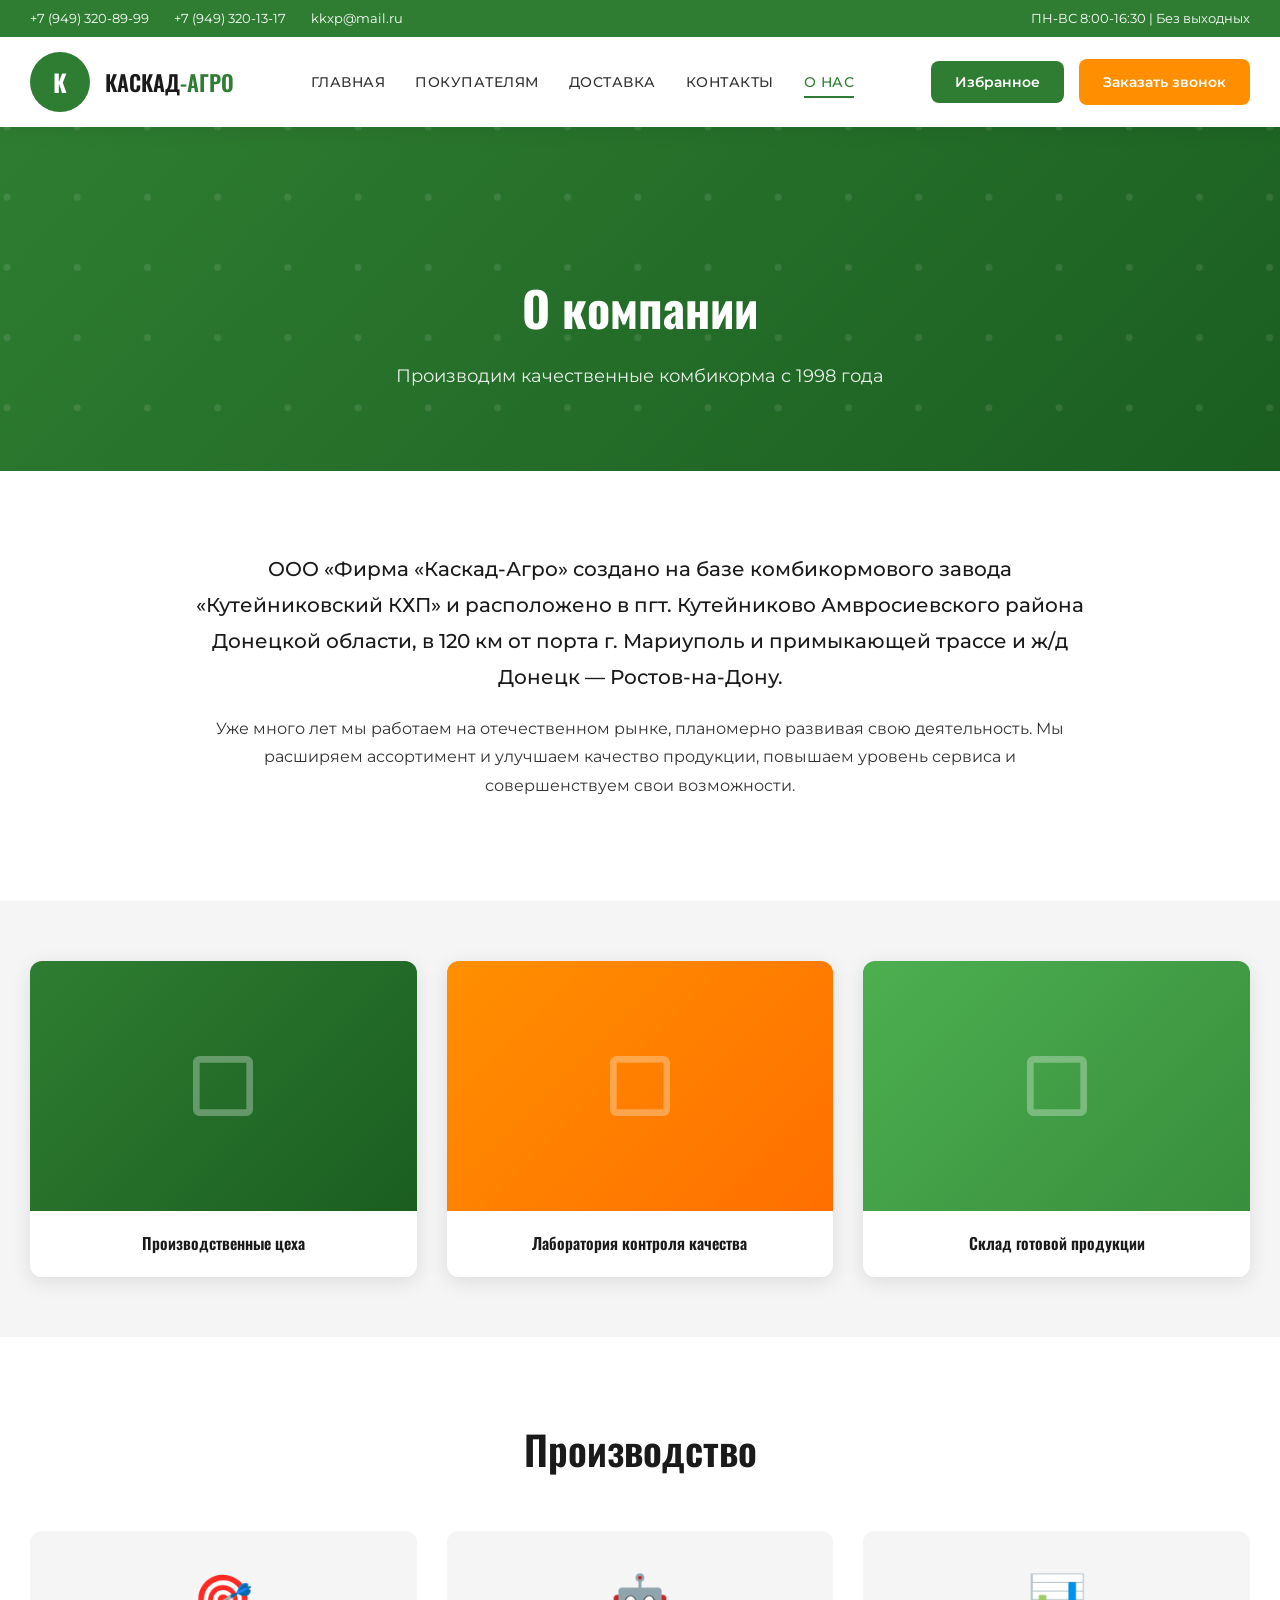
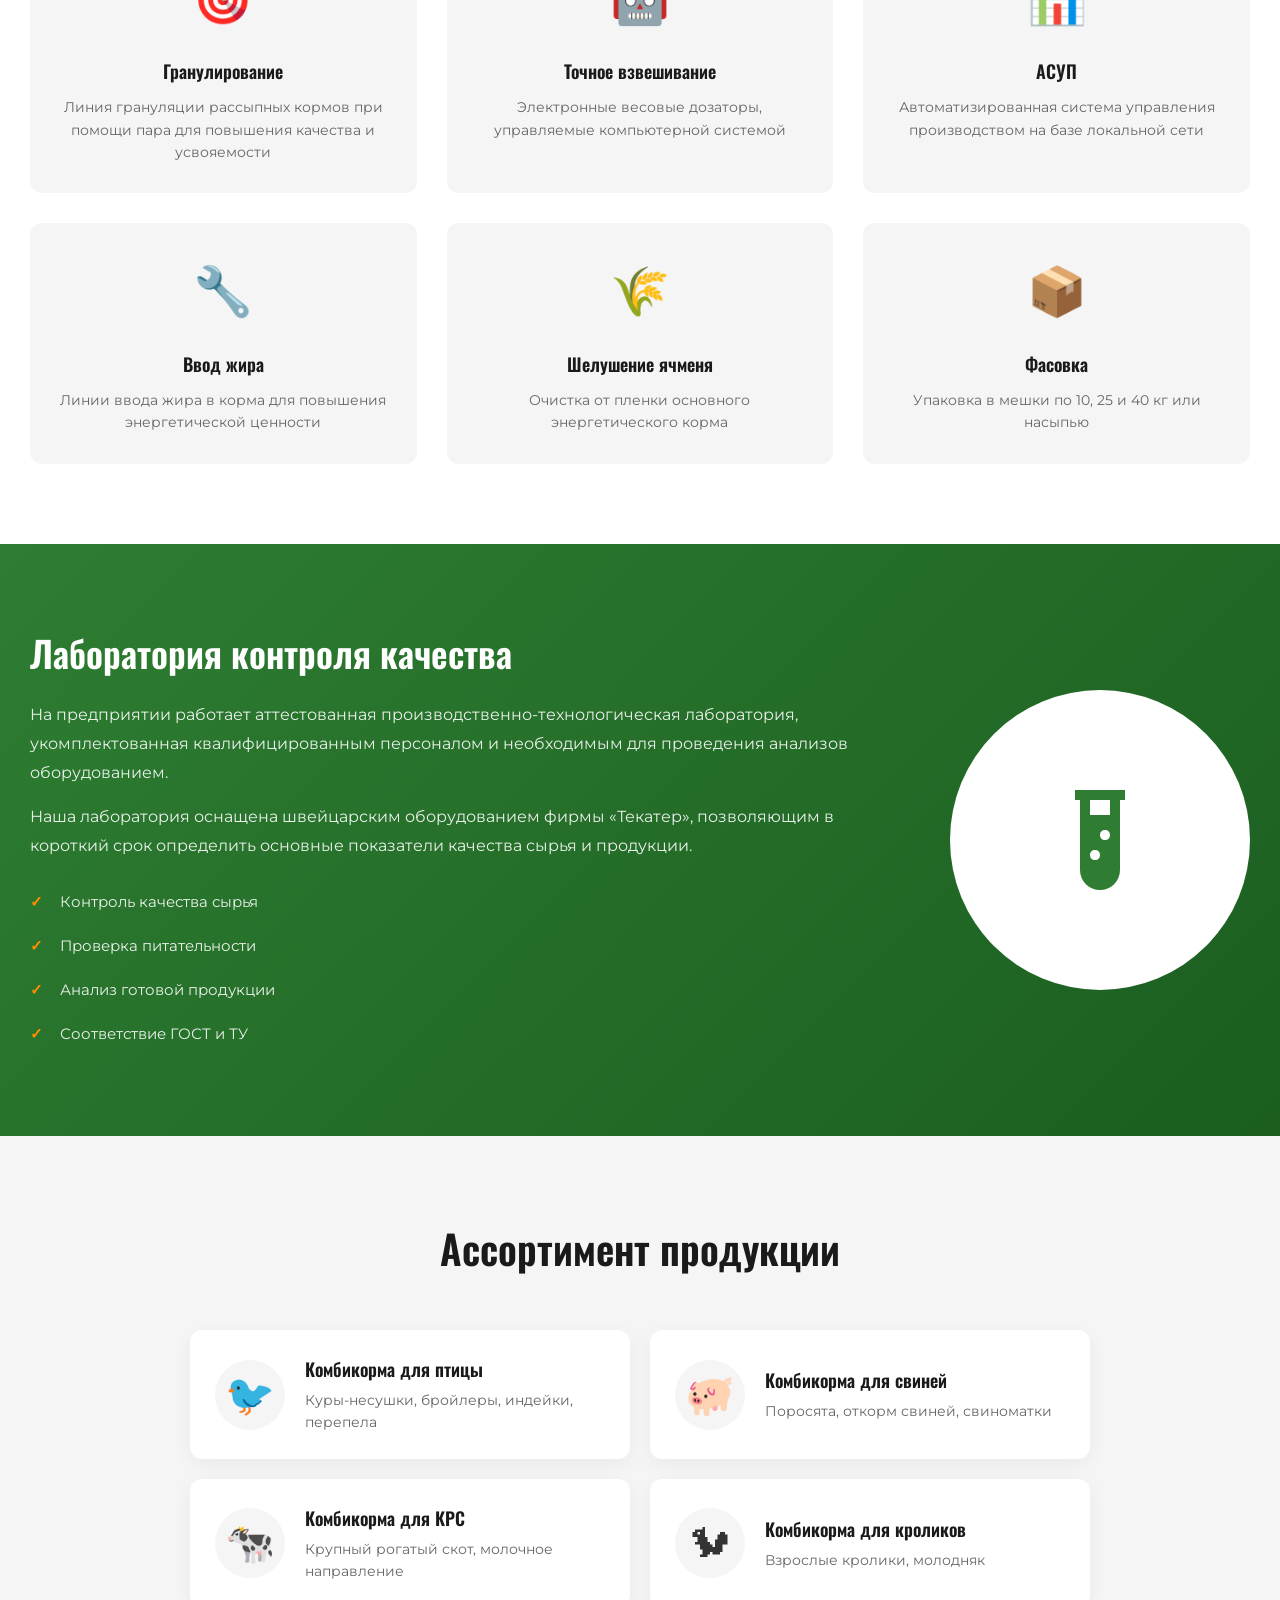
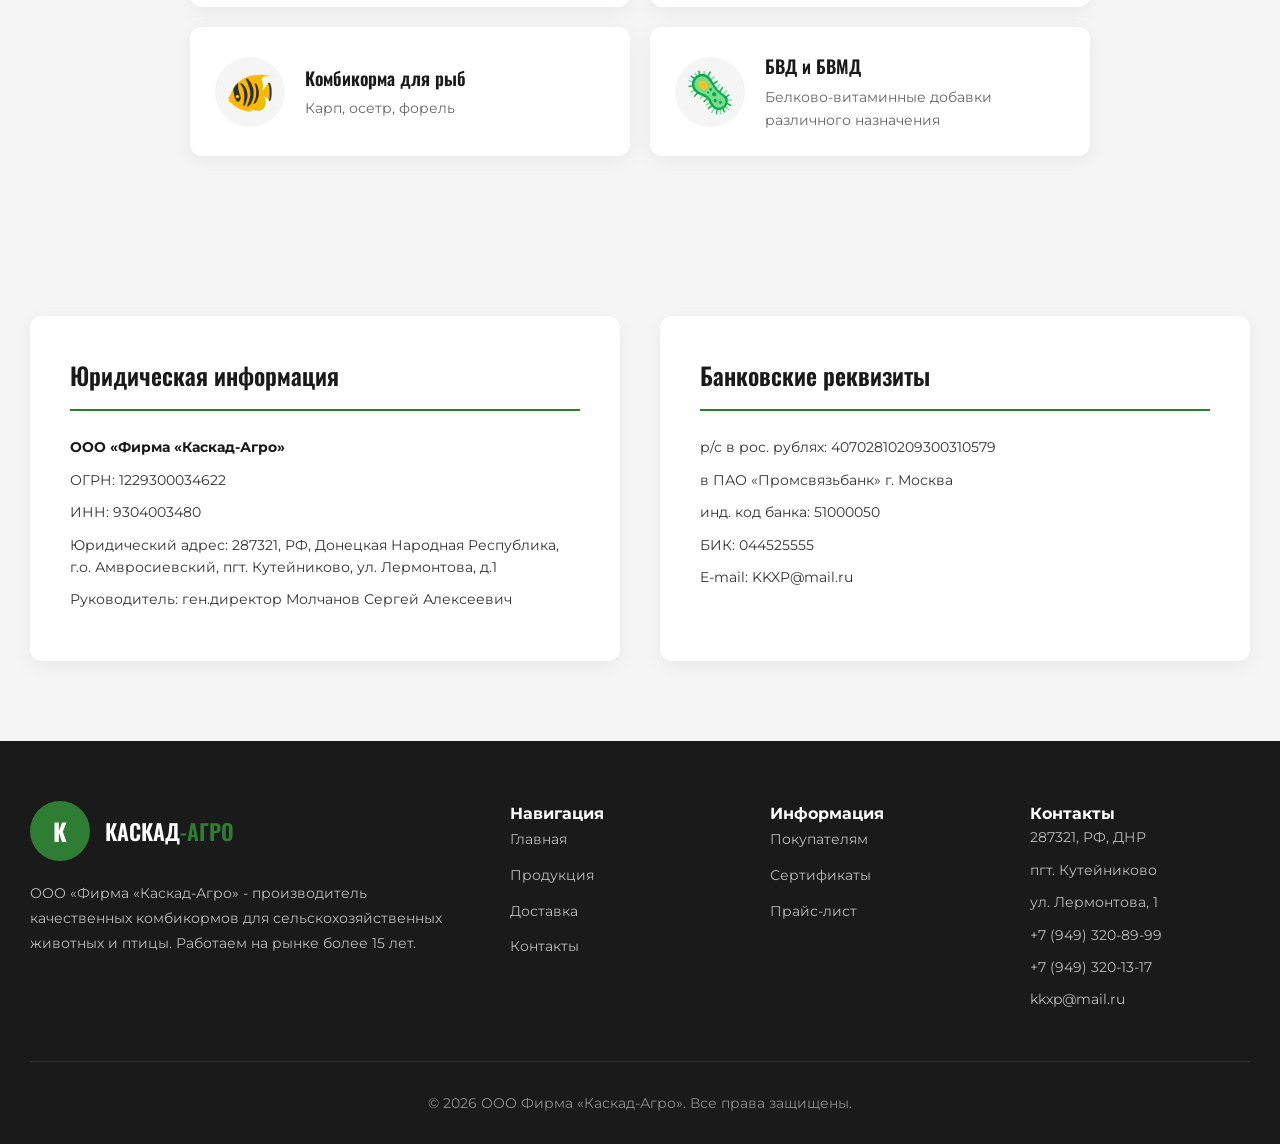
==== about.html @ 8bba2f5d "first commit" ====
<!DOCTYPE html>
<html lang="ru">
<head>
    <meta charset="UTF-8">
    <meta name="viewport" content="width=device-width, initial-scale=1.0">
    <title>О нас - Каскад-Агро</title>
    <link href="https://fonts.googleapis.com/css2?family=Montserrat:wght@400;500;600;700&family=Oswald:wght@400;500;600;700&display=swap" rel="stylesheet">
    <link rel="stylesheet" href="style.css">
    <link rel="stylesheet" href="about.css">
</head>
<body>
    <header>
        <div class="header-top">
            <div class="container">
                <div class="header-top-inner">
                    <div class="header-contacts">
                        <a href="tel:+79493208999">+7 (949) 320-89-99</a>
                        <a href="tel:+79493201317">+7 (949) 320-13-17</a>
                        <a href="mailto:kkxp@mail.ru">kkxp@mail.ru</a>
                    </div>
                    <p>ПН-ВС 8:00-16:30 | Без выходных</p>
                </div>
            </div>
        </div>
        <div class="header-main">
            <div class="container">
                <div class="header-main-inner">
                    <a href="index.html" class="logo">
                        <div class="logo-icon">К</div>
                        <div class="logo-text">КАСКАД<span>-АГРО</span></div>
                    </a>
                    <nav>
                        <a href="index.html">Главная</a>
                        <!-- <a href="index.html#products">Продукция</a> -->
                        <a href="partners.html">Покупателям</a>
                        <a href="delivery.html">Доставка</a>
                        <a href="contacts.html">Контакты</a>
                        <a href="about.html" class="active">О нас</a>
                    </nav>
                    <div class="header-actions">
                        <button class="btn btn-primary" onclick="openSavedProducts()">Избранное</button>
                        <a href="contacts.html#feedback" class="btn btn-secondary">Заказать звонок</a>
                    </div>
                </div>
            </div>
        </div>
    </header>

    <section class="page-hero">
        <div class="container">
            <h1>О компании</h1>
            <p>Производим качественные комбикорма с 1998 года</p>
        </div>
    </section>

    <section class="about-intro">
        <div class="container">
            <div class="about-content">
                <p class="lead">ООО «Фирма «Каскад-Агро» создано на базе комбикормового завода «Кутейниковский КХП» и расположено в пгт. Кутейниково Амвросиевского района Донецкой области, в 120 км от порта г. Мариуполь и примыкающей трассе и ж/д Донецк — Ростов-на-Дону.</p>
                <p>Уже много лет мы работаем на отечественном рынке, планомерно развивая свою деятельность. Мы расширяем ассортимент и улучшаем качество продукции, повышаем уровень сервиса и совершенствуем свои возможности.</p>
            </div>
        </div>
    </section>

    <section class="about-gallery">
        <div class="container">
            <div class="gallery-grid">
                <div class="gallery-item">
                    <div class="gallery-image" style="background: linear-gradient(135deg, #2E7D32 0%, #1B5E20 100%);">
                        <svg viewBox="0 0 24 24" fill="currentColor" style="width:80px;height:80px;color:rgba(255,255,255,0.3)">
                            <path d="M19 3H5c-1.1 0-2 .9-2 2v14c0 1.1.9 2 2 2h14c1.1 0 2-.9 2-2V5c0-1.1-.9-2-2-2zm0 16H5V5h14v14z"/>
                        </svg>
                    </div>
                    <div class="gallery-caption">Производственные цеха</div>
                </div>
                <div class="gallery-item">
                    <div class="gallery-image" style="background: linear-gradient(135deg, #FF8F00 0%, #FF6F00 100%);">
                        <svg viewBox="0 0 24 24" fill="currentColor" style="width:80px;height:80px;color:rgba(255,255,255,0.3)">
                            <path d="M19 3H5c-1.1 0-2 .9-2 2v14c0 1.1.9 2 2 2h14c1.1 0 2-.9 2-2V5c0-1.1-.9-2-2-2zm0 16H5V5h14v14z"/>
                        </svg>
                    </div>
                    <div class="gallery-caption">Лаборатория контроля качества</div>
                </div>
                <div class="gallery-item">
                    <div class="gallery-image" style="background: linear-gradient(135deg, #4CAF50 0%, #388E3C 100%);">
                        <svg viewBox="0 0 24 24" fill="currentColor" style="width:80px;height:80px;color:rgba(255,255,255,0.3)">
                            <path d="M19 3H5c-1.1 0-2 .9-2 2v14c0 1.1.9 2 2 2h14c1.1 0 2-.9 2-2V5c0-1.1-.9-2-2-2zm0 16H5V5h14v14z"/>
                        </svg>
                    </div>
                    <div class="gallery-caption">Склад готовой продукции</div>
                </div>
            </div>
        </div>
    </section>

    <section class="about-production">
        <div class="container">
            <div class="section-header">
                <h2>Производство</h2>
            </div>
            <div class="production-grid">
                <div class="production-card">
                    <div class="production-icon">&#127919;</div>
                    <h3>Гранулирование</h3>
                    <p>Линия грануляции рассыпных кормов при помощи пара для повышения качества и усвояемости</p>
                </div>
                <div class="production-card">
                    <div class="production-icon">&#129302;</div>
                    <h3>Точное взвешивание</h3>
                    <p>Электронные весовые дозаторы, управляемые компьютерной системой</p>
                </div>
                <div class="production-card">
                    <div class="production-icon">&#128202;</div>
                    <h3>АСУП</h3>
                    <p>Автоматизированная система управления производством на базе локальной сети</p>
                </div>
                <div class="production-card">
                    <div class="production-icon">&#128295;</div>
                    <h3>Ввод жира</h3>
                    <p>Линии ввода жира в корма для повышения энергетической ценности</p>
                </div>
                <div class="production-card">
                    <div class="production-icon">&#127806;</div>
                    <h3>Шелушение ячменя</h3>
                    <p>Очистка от пленки основного энергетического корма</p>
                </div>
                <div class="production-card">
                    <div class="production-icon">&#128230;</div>
                    <h3>Фасовка</h3>
                    <p>Упаковка в мешки по 10, 25 и 40 кг или насыпью</p>
                </div>
            </div>
        </div>
    </section>

    <section class="about-lab">
        <div class="container">
            <div class="lab-content">
                <div class="lab-text">
                    <h2>Лаборатория контроля качества</h2>
                    <p>На предприятии работает аттестованная производственно-технологическая лаборатория, укомплектованная квалифицированным персоналом и необходимым для проведения анализов оборудованием.</p>
                    <p>Наша лаборатория оснащена швейцарским оборудованием фирмы «Текатер», позволяющим в короткий срок определить основные показатели качества сырья и продукции.</p>
                    <ul class="lab-list">
                        <li>Контроль качества сырья</li>
                        <li>Проверка питательности</li>
                        <li>Анализ готовой продукции</li>
                        <li>Соответствие ГОСТ и ТУ</li>
                    </ul>
                </div>
                <div class="lab-image">
                    <svg viewBox="0 0 24 24" fill="currentColor" style="width:120px;height:120px;color:var(--primary)">
                        <path d="M7 2v2h1v14a4 4 0 0 0 4 4 4 4 0 0 0 4-4V4h1V2H7zm4 14c-.6 0-1-.4-1-1s.4-1 1-1 1 .4 1 1-.4 1-1 1zm2-4c-.6 0-1-.4-1-1s.4-1 1-1 1 .4 1 1-.4 1-1 1zm1-5h-4V4h4v3z"/>
                    </svg>
                </div>
            </div>
        </div>
    </section>

    <section class="about-products">
        <div class="container">
            <div class="section-header">
                <h2>Ассортимент продукции</h2>
            </div>
            <div class="products-list">
                <div class="product-item">
                    <div class="product-icon">&#128038;</div>
                    <div class="product-text">
                        <h3>Комбикорма для птицы</h3>
                        <p>Куры-несушки, бройлеры, индейки, перепела</p>
                    </div>
                </div>
                <div class="product-item">
                    <div class="product-icon">&#128022;</div>
                    <div class="product-text">
                        <h3>Комбикорма для свиней</h3>
                        <p>Поросята, откорм свиней, свиноматки</p>
                    </div>
                </div>
                <div class="product-item">
                    <div class="product-icon">&#128004;</div>
                    <div class="product-text">
                        <h3>Комбикорма для КРС</h3>
                        <p>Крупный рогатый скот, молочное направление</p>
                    </div>
                </div>
                <div class="product-item">
                    <div class="product-icon">&#128063;</div>
                    <div class="product-text">
                        <h3>Комбикорма для кроликов</h3>
                        <p>Взрослые кролики, молодняк</p>
                    </div>
                </div>
                <div class="product-item">
                    <div class="product-icon">&#128032;</div>
                    <div class="product-text">
                        <h3>Комбикорма для рыб</h3>
                        <p>Карп, осетр, форель</p>
                    </div>
                </div>
                <div class="product-item">
                    <div class="product-icon">&#129440;</div>
                    <div class="product-text">
                        <h3>БВД и БВМД</h3>
                        <p>Белково-витаминные добавки различного назначения</p>
                    </div>
                </div>
            </div>
        </div>
    </section>

    <section class="about-info">
        <div class="container">
            <div class="info-grid">
                <div class="info-card">
                    <h3>Юридическая информация</h3>
                    <div class="info-content">
                        <p><strong>ООО «Фирма «Каскад-Агро»</strong></p>
                        <p>ОГРН: 1229300034622</p>
                        <p>ИНН: 9304003480</p>
                        <p>Юридический адрес: 287321, РФ, Донецкая Народная Республика, г.о. Амвросиевский, пгт. Кутейниково, ул. Лермонтова, д.1</p>
                        <p>Руководитель: ген.директор Молчанов Сергей Алексеевич</p>
                    </div>
                </div>
                <div class="info-card">
                    <h3>Банковские реквизиты</h3>
                    <div class="info-content">
                        <p>р/с в рос. рублях: 40702810209300310579</p>
                        <p>в ПАО «Промсвязьбанк» г. Москва</p>
                        <p>инд. код банка: 51000050</p>
                        <p>БИК: 044525555</p>
                        <p>E-mail: KKXP@mail.ru</p>
                    </div>
                </div>
            </div>
        </div>
    </section>

    <footer id="contacts">
        <div class="container">
            <div class="footer-grid">
                <div class="footer-about">
                    <a href="index.html" class="logo">
                        <div class="logo-icon">К</div>
                        <div class="logo-text">КАСКАД<span>-АГРО</span></div>
                    </a>
                    <p>ООО «Фирма «Каскад-Агро» - производитель качественных комбикормов для сельскохозяйственных животных и птицы. Работаем на рынке более 15 лет.</p>
                </div>
                <div class="footer-nav">
                    <h4>Навигация</h4>
                    <ul class="footer-links">
                        <li><a href="index.html">Главная</a></li>
                        <li><a href="index.html#products">Продукция</a></li>
                        <li><a href="delivery.html">Доставка</a></li>
                        <li><a href="contacts.html">Контакты</a></li>
                    </ul>
                </div>
                <div class="footer-info">
                    <h4>Информация</h4>
                    <ul class="footer-links">
                        <li><a href="partners.html">Покупателям</a></li>
                        <li><a href="#">Сертификаты</a></li>
                        <li><a href="#">Прайс-лист</a></li>
                    </ul>
                </div>
                <div class="footer-contact">
                    <h4>Контакты</h4>
                    <p>287321, РФ, ДНР</p>
                    <p>пгт. Кутейниково</p>
                    <p>ул. Лермонтова, 1</p>
                    <p>+7 (949) 320-89-99</p>
                    <p>+7 (949) 320-13-17</p>
                    <p>kkxp@mail.ru</p>
                </div>
            </div>
            <div class="footer-bottom">
                <p>&copy; 2026 ООО Фирма «Каскад-Агро». Все права защищены.</p>
            </div>
        </div>
    </footer>

    <div class="modal" id="savedModal">
        <div class="modal-content">
            <div class="modal-header">
                <h3>Избранные товары</h3>
                <button class="modal-close" onclick="closeModal()">&times;</button>
            </div>
            <div id="savedProductsList"></div>
            <button class="clear-btn" onclick="clearSavedProducts()">Очистить избранное</button>
        </div>
    </div>

    <script src="main.js"></script>
</body>
</html>
---- style.css ----
:root {
    --primary: #2E7D32;
    --primary-dark: #1B5E20;
    --primary-light: #4CAF50;
    --secondary: #FF8F00;
    --secondary-light: #FFB300;
    --dark: #1a1a1a;
    --light: #f5f5f5;
    --white: #fff;
    --gray: #e0e0e0;
    --text: #333;
    --text-light: #666;
    --shadow: 0 10px 40px rgba(0,0,0,0.1);
    --radius: 12px;
    --transition: all 0.3s ease;
}

* {
    margin: 0;
    padding: 0;
    box-sizing: border-box;
}

body {
    font-family: 'Montserrat', sans-serif;
    color: var(--text);
    background: var(--white);
    line-height: 1.6;
    overflow-x: hidden;
}

.container {
    max-width: 1400px;
    margin: 0 auto;
    padding: 0 30px;
}

/* Header */
header {
    position: fixed;
    top: 0;
    left: 0;
    right: 0;
    background: var(--white);
    box-shadow: 0 2px 20px rgba(0,0,0,0.08);
    z-index: 1000;
}

.header-top {
    background: var(--primary);
    padding: 8px 0;
    font-size: 13px;
    color: var(--white);
}

.header-top-inner {
    display: flex;
    justify-content: space-between;
    align-items: center;
}

.header-contacts {
    display: flex;
    gap: 25px;
}

.header-contacts a {
    color: var(--white);
    text-decoration: none;
    display: flex;
    align-items: center;
    gap: 8px;
    transition: var(--transition);
}

.header-contacts a:hover {
    color: var(--secondary-light);
}

.header-main {
    padding: 15px 0;
}

.header-main-inner {
    display: flex;
    align-items: center;
    justify-content: space-between;
}

.logo {
    display: flex;
    align-items: center;
    gap: 15px;
    text-decoration: none;
}

.logo-icon {
    width: 60px;
    height: 60px;
    background: var(--primary);
    border-radius: 50%;
    display: flex;
    align-items: center;
    justify-content: center;
    color: var(--white);
    font-family: 'Oswald', sans-serif;
    font-size: 24px;
    font-weight: 700;
}

.logo-text {
    font-family: 'Oswald', sans-serif;
    font-size: 22px;
    font-weight: 600;
    color: var(--dark);
    line-height: 1.2;
}

.logo-text span {
    color: var(--primary);
}

nav {
    display: flex;
    gap: 30px;
}

nav a {
    color: var(--text);
    text-decoration: none;
    font-weight: 500;
    font-size: 14px;
    text-transform: uppercase;
    letter-spacing: 0.5px;
    position: relative;
    padding: 5px 0;
}

nav a::after {
    content: '';
    position: absolute;
    bottom: 0;
    left: 0;
    width: 0;
    height: 2px;
    background: var(--primary);
    transition: var(--transition);
}

nav a:hover::after {
    width: 100%;
}

nav a.active {
    color: var(--primary);
}

nav a.active::after {
    width: 100%;
}

.header-actions {
    display: flex;
    gap: 15px;
    align-items: center;
}

.btn {
    padding: 12px 24px;
    border-radius: 8px;
    font-family: inherit;
    font-weight: 600;
    font-size: 14px;
    cursor: pointer;
    transition: var(--transition);
    text-decoration: none;
    display: inline-block;
    border: none;
}

.btn-primary {
    background: var(--primary);
    color: var(--white);
}

.btn-primary:hover {
    background: var(--primary-dark);
    transform: translateY(-2px);
}

.btn-secondary {
    background: var(--secondary);
    color: var(--white);
}

.btn-secondary:hover {
    background: var(--secondary-light);
    transform: translateY(-2px);
}

/* Hero */
.hero {
    min-height: 90vh;
    background: linear-gradient(135deg, var(--primary) 0%, var(--primary-dark) 100%);
    position: relative;
    display: flex;
    align-items: center;
    margin-top: 120px;
    overflow: hidden;
}

.hero::before {
    content: '';
    position: absolute;
    top: 0;
    left: 0;
    right: 0;
    bottom: 0;
    background: url('data:image/svg+xml,<svg xmlns="http://www.w3.org/2000/svg" viewBox="0 0 100 100"><defs><pattern id="grid" width="20" height="20" patternUnits="userSpaceOnUse"><circle cx="2" cy="2" r="1" fill="rgba(255,255,255,0.1)"/></pattern></defs><rect width="100" height="100" fill="url(%23grid)"/></svg>');
}

.hero-content {
    position: relative;
    z-index: 1;
    max-width: 700px;
}

.hero h1 {
    font-family: 'Oswald', sans-serif;
    font-size: 52px;
    font-weight: 700;
    color: var(--white);
    margin-bottom: 20px;
    line-height: 1.1;
}

.hero p {
    font-size: 18px;
    color: rgba(255,255,255,0.9);
    margin-bottom: 30px;
}

.hero .btn {
    margin-right: 15px;
    margin-bottom: 15px;
}

.hero-stats {
    display: flex;
    gap: 40px;
    margin-top: 40px;
}

.stat-item {
    text-align: center;
}

.stat-item .number {
    font-family: 'Oswald', sans-serif;
    font-size: 36px;
    font-weight: 700;
    color: var(--secondary);
}

.stat-item .label {
    font-size: 14px;
    color: rgba(255,255,255,0.8);
}

.hero-image {
    position: absolute;
    right: -50px;
    bottom: -50px;
    width: 500px;
    height: 500px;
    background: url('data:image/svg+xml,<svg xmlns="http://www.w3.org/2000/svg" viewBox="0 0 200 200"><circle cx="100" cy="100" r="80" fill="rgba(255,255,255,0.1)"/><circle cx="100" cy="100" r="60" fill="rgba(255,255,255,0.08)"/><circle cx="100" cy="100" r="40" fill="rgba(255,255,255,0.05)"/></svg>') center/contain no-repeat;
    animation: rotate 30s linear infinite;
}

@keyframes rotate {
    from { transform: rotate(0deg); }
    to { transform: rotate(360deg); }
}

/* Categories */
.categories {
    padding: 80px 0;
    background: var(--light);
}

.section-header {
    text-align: center;
    margin-bottom: 50px;
}

.section-header h2 {
    font-family: 'Oswald', sans-serif;
    font-size: 40px;
    font-weight: 600;
    color: var(--dark);
    margin-bottom: 15px;
}

.section-header p {
    color: var(--text-light);
    font-size: 16px;
    max-width: 600px;
    margin: 0 auto;
}

.categories-grid {
    display: grid;
    grid-template-columns: repeat(6, 1fr);
    gap: 20px;
}

.category-card {
    background: var(--white);
    padding: 30px 20px;
    border-radius: var(--radius);
    text-align: center;
    box-shadow: 0 5px 20px rgba(0,0,0,0.05);
    transition: var(--transition);
    cursor: pointer;
    text-decoration: none;
    color: inherit;
}

.category-card:hover {
    transform: translateY(-10px);
    box-shadow: var(--shadow);
}

.category-card.active {
    background: var(--primary);
    color: var(--white);
}

.category-card.active .category-icon {
    background: var(--white);
    color: var(--primary);
}

.category-icon {
    width: 70px;
    height: 70px;
    background: var(--light);
    border-radius: 50%;
    display: flex;
    align-items: center;
    justify-content: center;
    margin: 0 auto 15px;
    font-size: 32px;
    transition: var(--transition);
}

.category-card h3 {
    font-size: 14px;
    font-weight: 600;
    text-transform: uppercase;
    letter-spacing: 0.5px;
}

/* Products */
.products {
    padding: 80px 0;
    background: var(--white);
}

.products-grid {
    display: grid;
    grid-template-columns: repeat(3, 1fr);
    gap: 30px;
}

.product-card {
    background: var(--white);
    border-radius: var(--radius);
    overflow: hidden;
    box-shadow: 0 5px 20px rgba(0,0,0,0.08);
    transition: var(--transition);
}

.product-card:hover {
    transform: translateY(-10px);
    box-shadow: var(--shadow);
}

.product-image {
    height: 180px;
    background: linear-gradient(135deg, var(--light) 0%, var(--gray) 100%);
    display: flex;
    align-items: center;
    justify-content: center;
    position: relative;
    overflow: hidden;
}

.product-badge {
    position: absolute;
    top: 15px;
    left: 15px;
    background: var(--secondary);
    color: var(--white);
    padding: 5px 12px;
    border-radius: 20px;
    font-size: 12px;
    font-weight: 600;
}

.product-image svg {
    width: 100px;
    height: 100px;
    opacity: 0.3;
}

.product-info {
    padding: 25px;
}

.product-info h3 {
    font-family: 'Oswald', sans-serif;
    font-size: 18px;
    font-weight: 600;
    margin-bottom: 10px;
    color: var(--dark);
}

.product-info p {
    font-size: 14px;
    color: var(--text-light);
    margin-bottom: 15px;
}

.product-meta {
    display: flex;
    justify-content: space-between;
    align-items: center;
    padding-top: 15px;
    border-top: 1px solid var(--gray);
}

.product-price {
    font-family: 'Oswald', sans-serif;
    font-size: 24px;
    font-weight: 700;
    color: var(--primary);
}

.product-price span {
    font-size: 14px;
    font-weight: 400;
}

.product-btn {
    background: var(--primary);
    color: var(--white);
    border: none;
    padding: 10px 20px;
    border-radius: 6px;
    font-weight: 600;
    cursor: pointer;
    transition: var(--transition);
}

.product-btn:hover {
    background: var(--primary-dark);
}

/* Features */
.features {
    padding: 80px 0;
    background: linear-gradient(135deg, var(--primary) 0%, var(--primary-dark) 100%);
    position: relative;
}

.features .section-header h2,
.features .section-header p {
    color: var(--white);
}

.features-grid {
    display: grid;
    grid-template-columns: repeat(4, 1fr);
    gap: 30px;
}

.feature-card {
    text-align: center;
    padding: 30px;
}

.feature-icon {
    width: 80px;
    height: 80px;
    background: rgba(255,255,255,0.15);
    border-radius: 50%;
    display: flex;
    align-items: center;
    justify-content: center;
    margin: 0 auto 20px;
    font-size: 36px;
}

.feature-card h3 {
    font-family: 'Oswald', sans-serif;
    font-size: 18px;
    font-weight: 600;
    color: var(--white);
    margin-bottom: 10px;
}

.feature-card p {
    font-size: 14px;
    color: rgba(255,255,255,0.8);
}

/* CTA */
.cta {
    padding: 80px 0;
    background: var(--light);
}

/* Calculator */
.calculator {
    padding: 80px 0;
    background: var(--white);
}

.calculator-box {
    background: var(--light);
    border-radius: var(--radius);
    padding: 50px;
    box-shadow: var(--shadow);
}

.calculator-form {
    display: grid;
    gap: 25px;
}

.form-row {
    display: grid;
    grid-template-columns: repeat(2, 1fr);
    gap: 20px;
}

.form-row-three {
    display: grid;
    grid-template-columns: repeat(3, 1fr);
    gap: 20px;
}

.form-group {
    display: flex;
    flex-direction: column;
    gap: 8px;
}

.form-group.full {
    grid-column: span 2;
}

.form-group label {
    font-weight: 600;
    font-size: 14px;
    color: var(--dark);
}

.form-group input,
.form-group select,
.form-group textarea {
    padding: 14px 18px;
    border: 2px solid var(--gray);
    border-radius: 8px;
    font-family: inherit;
    font-size: 14px;
    transition: var(--transition);
    background: var(--white);
}

.form-group input:focus,
.form-group select:focus,
.form-group textarea:focus {
    outline: none;
    border-color: var(--primary);
}

.form-group textarea {
    resize: vertical;
    min-height: 100px;
}

.cta-box {
    background: var(--white);
    border-radius: var(--radius);
    padding: 60px;
    text-align: center;
    box-shadow: var(--shadow);
}

.cta-box h2 {
    font-family: 'Oswald', sans-serif;
    font-size: 36px;
    font-weight: 600;
    margin-bottom: 15px;
    color: var(--dark);
}

.cta-box p {
    font-size: 16px;
    color: var(--text-light);
    margin-bottom: 30px;
    max-width: 500px;
    margin-left: auto;
    margin-right: auto;
}

/* Contact Form */
.contact-form {
    display: grid;
    grid-template-columns: repeat(3, 1fr);
    gap: 20px;
    max-width: 600px;
    margin: 0 auto;
}

.contact-form input {
    padding: 15px 20px;
    border: 1px solid var(--gray);
    border-radius: 8px;
    font-family: inherit;
    font-size: 14px;
    transition: var(--transition);
}

.contact-form input:focus {
    outline: none;
    border-color: var(--primary);
}

.contact-form .btn {
    grid-column: span 3;
}

/* Footer */
footer {
    background: var(--dark);
    color: var(--white);
    padding: 60px 0 30px;
}

.footer-grid {
    display: grid;
    grid-template-columns: 2fr 1fr 1fr 1fr;
    gap: 40px;
    margin-bottom: 40px;
}

.footer-about .logo {
    margin-bottom: 20px;
}

.footer-about .logo-text {
    color: var(--white);
}

.footer-about p {
    color: rgba(255,255,255,0.7);
    font-size: 14px;
    line-height: 1.8;
}

.footer h4 {
    font-family: 'Oswald', sans-serif;
    font-size: 16px;
    font-weight: 600;
    margin-bottom: 20px;
    color: var(--white);
}

.footer-links {
    list-style: none;
}

.footer-links li {
    margin-bottom: 10px;
}

.footer-links a {
    color: rgba(255,255,255,0.7);
    text-decoration: none;
    font-size: 14px;
    transition: var(--transition);
}

.footer-links a:hover {
    color: var(--primary-light);
}

.footer-contact p {
    color: rgba(255,255,255,0.7);
    font-size: 14px;
    margin-bottom: 10px;
}

.footer-bottom {
    text-align: center;
    padding-top: 30px;
    border-top: 1px solid rgba(255,255,255,0.1);
    color: rgba(255,255,255,0.5);
    font-size: 14px;
}

/* Saved Products Modal */
.modal {
    display: none;
    position: fixed;
    top: 0;
    left: 0;
    right: 0;
    bottom: 0;
    background: rgba(0,0,0,0.5);
    z-index: 2000;
    align-items: center;
    justify-content: center;
}

.modal.active {
    display: flex;
}

.modal-content {
    background: var(--white);
    padding: 30px;
    border-radius: var(--radius);
    max-width: 500px;
    width: 90%;
    max-height: 80vh;
    overflow-y: auto;
}

.modal-large {
    max-width: 700px;
    max-height: 90vh;
}

.modal-body {
    max-height: calc(90vh - 120px);
    overflow-y: auto;
    padding-right: 10px;
}

.modal-subtitle {
    color: var(--text-light);
    margin-bottom: 25px;
    font-size: 15px;
}

.modal-success {
    text-align: center;
    padding: 40px;
    max-width: 450px;
}

.success-icon {
    width: 80px;
    height: 80px;
    background: var(--primary);
    border-radius: 50%;
    display: flex;
    align-items: center;
    justify-content: center;
    margin: 0 auto 20px;
    font-size: 40px;
    color: var(--white);
}

.modal-success h3 {
    font-family: 'Oswald', sans-serif;
    font-size: 28px;
    margin-bottom: 15px;
    color: var(--dark);
}

.modal-success p {
    color: var(--text-light);
    margin-bottom: 25px;
    font-size: 15px;
    line-height: 1.6;
}

.btn-full {
    width: 100%;
}

.modal-header {
    display: flex;
    justify-content: space-between;
    align-items: center;
    margin-bottom: 20px;
}

.modal-header h3 {
    font-family: 'Oswald', sans-serif;
    font-size: 24px;
}

.modal-close {
    background: none;
    border: none;
    font-size: 24px;
    cursor: pointer;
    color: var(--text-light);
}

.saved-item {
    padding: 15px;
    background: var(--light);
    border-radius: 8px;
    margin-bottom: 10px;
}

.saved-item h4 {
    font-size: 14px;
    margin-bottom: 5px;
}

.saved-item p {
    font-size: 12px;
    color: var(--text-light);
}

.clear-btn {
    background: var(--primary);
    color: var(--white);
    border: none;
    padding: 10px 20px;
    border-radius: 8px;
    cursor: pointer;
    font-size: 14px;
    margin-top: 10px;
}

/* Price Button */
.price-btn-wrapper {
    text-align: center;
    margin-top: 40px;
}

/* Responsive */
@media (max-width: 1200px) {
    .categories-grid {
        grid-template-columns: repeat(3, 1fr);
    }
    .products-grid {
        grid-template-columns: repeat(2, 1fr);
    }
    .features-grid {
        grid-template-columns: repeat(2, 1fr);
    }
}

@media (max-width: 992px) {
    .header-contacts {
        display: none;
    }
    nav {
        display: none;
    }
    .hero h1 {
        font-size: 36px;
    }
    .footer-grid {
        grid-template-columns: repeat(2, 1fr);
    }
    .contact-form {
        grid-template-columns: 1fr;
    }
    .contact-form .btn {
        grid-column: span 1;
    }
}

@media (max-width: 768px) {
    .container {
        padding: 0 20px;
    }
    .categories-grid {
        grid-template-columns: repeat(2, 1fr);
    }
    .products-grid {
        grid-template-columns: 1fr;
    }
    .features-grid {
        grid-template-columns: 1fr;
    }
    .hero-stats {
        flex-wrap: wrap;
        gap: 20px;
    }
    .footer-grid {
        grid-template-columns: 1fr;
    }
    .cta-box {
        padding: 30px;
    }
    .calculator-box {
        padding: 30px;
    }
    .form-row {
        grid-template-columns: 1fr;
    }
    .form-row-three {
        grid-template-columns: 1fr;
    }
    .form-group.full {
        grid-column: span 1;
    }
}
---- about.css ----
/* Page Hero */
.page-hero {
    background: linear-gradient(135deg, var(--primary) 0%, var(--primary-dark) 100%);
    padding: 150px 0 80px;
    margin-top: 120px;
    text-align: center;
    position: relative;
    overflow: hidden;
}

.page-hero::before {
    content: '';
    position: absolute;
    top: 0;
    left: 0;
    right: 0;
    bottom: 0;
    background: url('data:image/svg+xml,<svg xmlns="http://www.w3.org/2000/svg" viewBox="0 0 100 100"><defs><pattern id="grid" width="20" height="20" patternUnits="userSpaceOnUse"><circle cx="2" cy="2" r="1" fill="rgba(255,255,255,0.1)"/></pattern></defs><rect width="100" height="100" fill="url(%23grid)"/></svg>');
}

.page-hero h1 {
    font-family: 'Oswald', sans-serif;
    font-size: 48px;
    font-weight: 700;
    color: var(--white);
    margin-bottom: 15px;
    position: relative;
}

.page-hero p {
    font-size: 18px;
    color: rgba(255,255,255,0.9);
    position: relative;
}

/* About Intro */
.about-intro {
    padding: 80px 0;
    background: var(--white);
}

.about-content {
    max-width: 900px;
    margin: 0 auto;
    text-align: center;
}

.about-content p {
    font-size: 16px;
    line-height: 1.8;
    color: var(--text);
    margin-bottom: 20px;
}

.about-content .lead {
    font-size: 20px;
    font-weight: 500;
    color: var(--dark);
}

/* About Gallery */
.about-gallery {
    padding: 60px 0;
    background: var(--light);
}

.gallery-grid {
    display: grid;
    grid-template-columns: repeat(3, 1fr);
    gap: 30px;
}

.gallery-item {
    border-radius: var(--radius);
    overflow: hidden;
    box-shadow: 0 5px 20px rgba(0,0,0,0.1);
}

.gallery-image {
    height: 250px;
    display: flex;
    align-items: center;
    justify-content: center;
}

.gallery-caption {
    padding: 20px;
    background: var(--white);
    text-align: center;
    font-family: 'Oswald', sans-serif;
    font-size: 16px;
    font-weight: 600;
    color: var(--dark);
}

/* About Production */
.about-production {
    padding: 80px 0;
    background: var(--white);
}

.production-grid {
    display: grid;
    grid-template-columns: repeat(3, 1fr);
    gap: 30px;
}

.production-card {
    padding: 30px;
    background: var(--light);
    border-radius: var(--radius);
    text-align: center;
    transition: var(--transition);
}

.production-card:hover {
    transform: translateY(-10px);
    box-shadow: var(--shadow);
}

.production-icon {
    font-size: 48px;
    margin-bottom: 20px;
}

.production-card h3 {
    font-family: 'Oswald', sans-serif;
    font-size: 18px;
    font-weight: 600;
    margin-bottom: 10px;
    color: var(--dark);
}

.production-card p {
    font-size: 14px;
    color: var(--text-light);
}

/* About Lab */
.about-lab {
    padding: 80px 0;
    background: linear-gradient(135deg, var(--primary) 0%, var(--primary-dark) 100%);
}

.lab-content {
    display: grid;
    grid-template-columns: 1fr 300px;
    gap: 60px;
    align-items: center;
}

.lab-text h2 {
    font-family: 'Oswald', sans-serif;
    font-size: 36px;
    font-weight: 600;
    color: var(--white);
    margin-bottom: 20px;
}

.lab-text p {
    font-size: 16px;
    color: rgba(255,255,255,0.9);
    margin-bottom: 15px;
    line-height: 1.8;
}

.lab-list {
    list-style: none;
    margin-top: 20px;
}

.lab-list li {
    font-size: 15px;
    color: rgba(255,255,255,0.9);
    padding: 10px 0;
    padding-left: 30px;
    position: relative;
}

.lab-list li::before {
    content: '✓';
    position: absolute;
    left: 0;
    color: var(--secondary);
    font-weight: bold;
}

.lab-image {
    display: flex;
    align-items: center;
    justify-content: center;
    width: 300px;
    height: 300px;
    background: var(--white);
    border-radius: 50%;
}

/* About Products */
.about-products {
    padding: 80px 0;
    background: var(--light);
}

.products-list {
    display: grid;
    grid-template-columns: repeat(2, 1fr);
    gap: 20px;
    max-width: 900px;
    margin: 0 auto;
}

.product-item {
    display: flex;
    align-items: center;
    gap: 20px;
    padding: 25px;
    background: var(--white);
    border-radius: var(--radius);
    box-shadow: 0 5px 20px rgba(0,0,0,0.05);
    transition: var(--transition);
}

.product-item:hover {
    transform: translateX(10px);
    box-shadow: var(--shadow);
}

.product-icon {
    font-size: 40px;
    width: 70px;
    height: 70px;
    background: var(--light);
    border-radius: 50%;
    display: flex;
    align-items: center;
    justify-content: center;
    flex-shrink: 0;
}

.product-text h3 {
    font-family: 'Oswald', sans-serif;
    font-size: 18px;
    font-weight: 600;
    color: var(--dark);
    margin-bottom: 5px;
}

.product-text p {
    font-size: 14px;
    color: var(--text-light);
}

/* About Awards */
.about-awards {
    padding: 80px 0;
    background: var(--white);
}

.awards-grid {
    display: grid;
    grid-template-columns: repeat(3, 1fr);
    gap: 30px;
}

.award-card {
    background: var(--light);
    border-radius: var(--radius);
    padding: 30px;
    text-align: center;
    transition: var(--transition);
    border-left: 4px solid var(--secondary);
}

.award-card:hover {
    transform: translateY(-10px);
    box-shadow: var(--shadow);
}

.award-year {
    font-family: 'Oswald', sans-serif;
    font-size: 36px;
    font-weight: 700;
    color: var(--secondary);
    margin-bottom: 15px;
}

.award-content h3 {
    font-family: 'Oswald', sans-serif;
    font-size: 18px;
    font-weight: 600;
    color: var(--dark);
    margin-bottom: 10px;
}

.award-content p {
    font-size: 14px;
    color: var(--text-light);
    line-height: 1.6;
}

/* About Info */
.about-info {
    padding: 80px 0;
    background: var(--light);
}

.info-grid {
    display: grid;
    grid-template-columns: repeat(2, 1fr);
    gap: 40px;
}

.info-card {
    background: var(--white);
    padding: 40px;
    border-radius: var(--radius);
    box-shadow: 0 5px 20px rgba(0,0,0,0.05);
}

.info-card h3 {
    font-family: 'Oswald', sans-serif;
    font-size: 24px;
    font-weight: 600;
    color: var(--dark);
    margin-bottom: 25px;
    padding-bottom: 15px;
    border-bottom: 2px solid var(--primary);
}

.info-content p {
    font-size: 14px;
    color: var(--text);
    margin-bottom: 10px;
    line-height: 1.6;
}

.info-content strong {
    color: var(--dark);
}

/* Responsive */
@media (max-width: 1200px) {
    .production-grid {
        grid-template-columns: repeat(2, 1fr);
    }
    .lab-content {
        grid-template-columns: 1fr;
    }
    .lab-image {
        display: none;
    }
}

@media (max-width: 992px) {
    .gallery-grid {
        grid-template-columns: repeat(2, 1fr);
    }
    .awards-grid {
        grid-template-columns: repeat(2, 1fr);
    }
    .products-list {
        grid-template-columns: 1fr;
    }
}

@media (max-width: 768px) {
    .page-hero h1 {
        font-size: 36px;
    }
    .gallery-grid {
        grid-template-columns: 1fr;
    }
    .production-grid {
        grid-template-columns: 1fr;
    }
    .awards-grid {
        grid-template-columns: 1fr;
    }
    .info-grid {
        grid-template-columns: 1fr;
    }
}
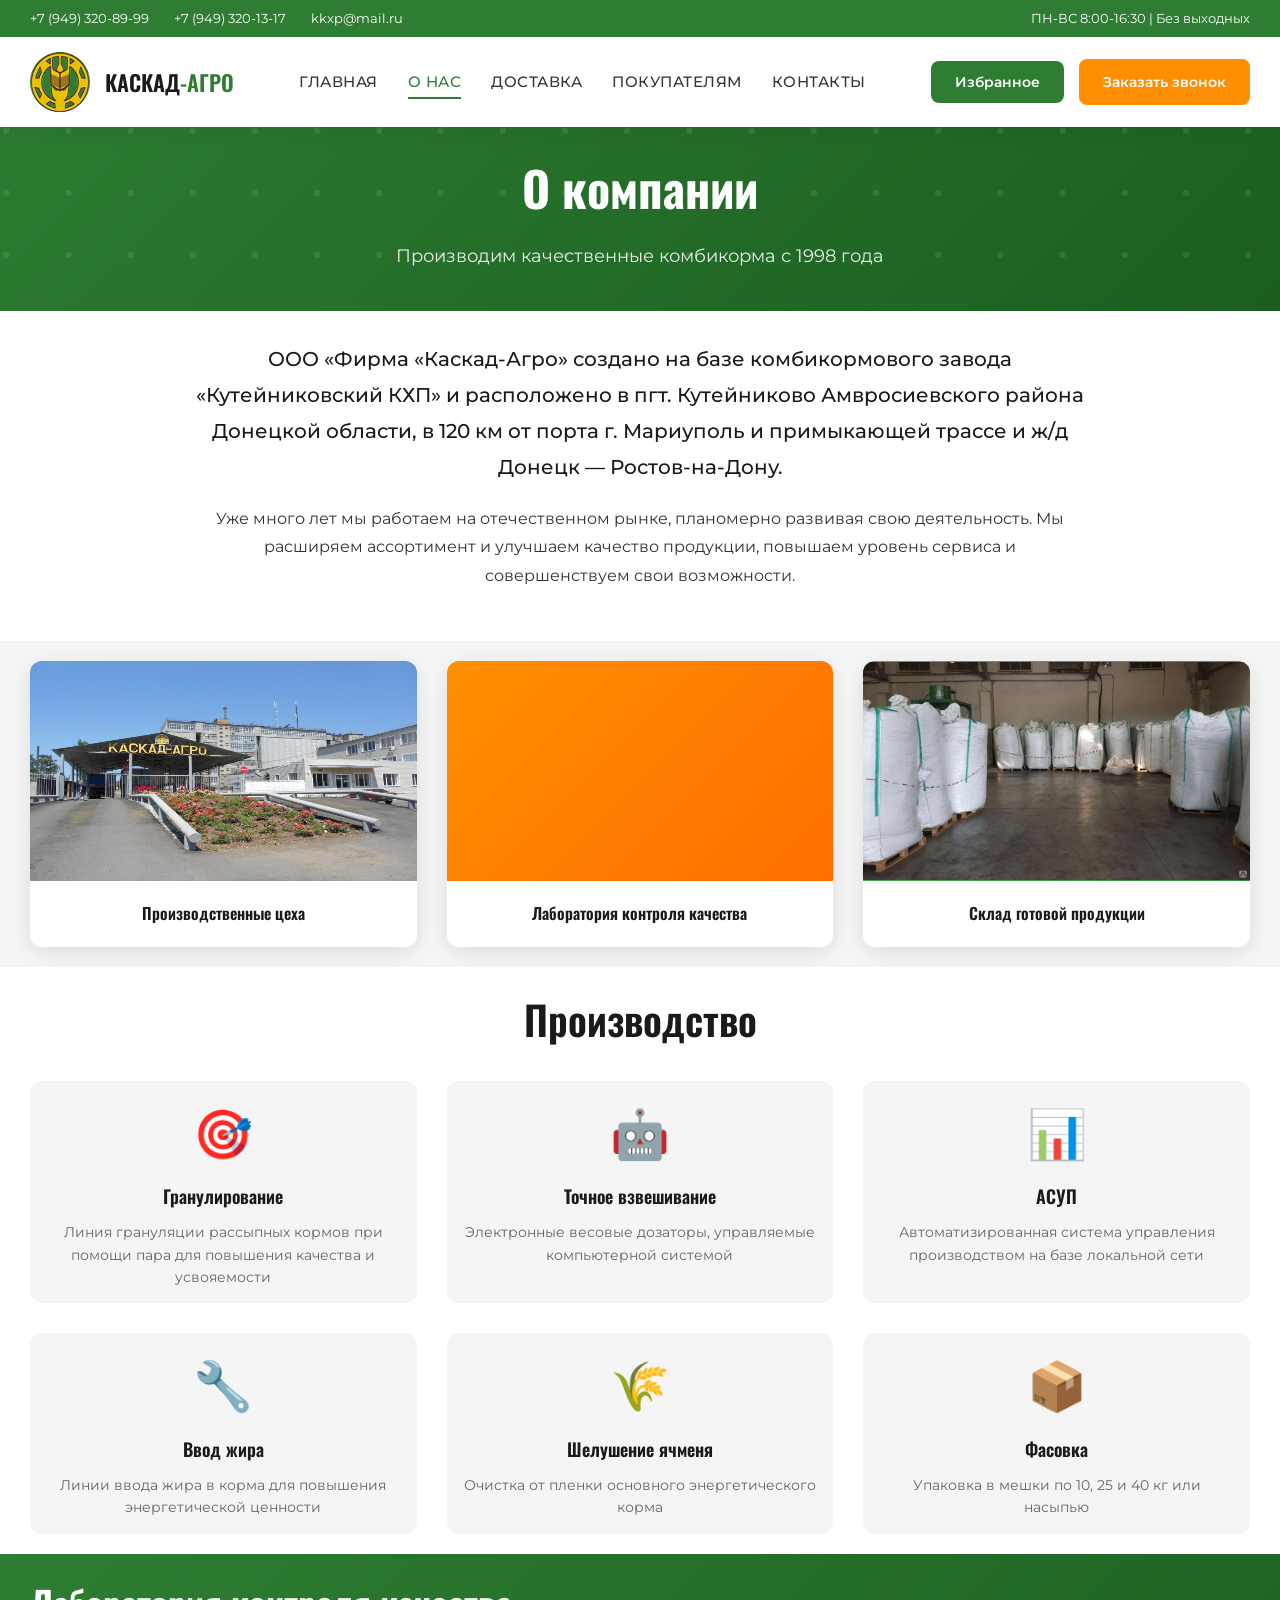
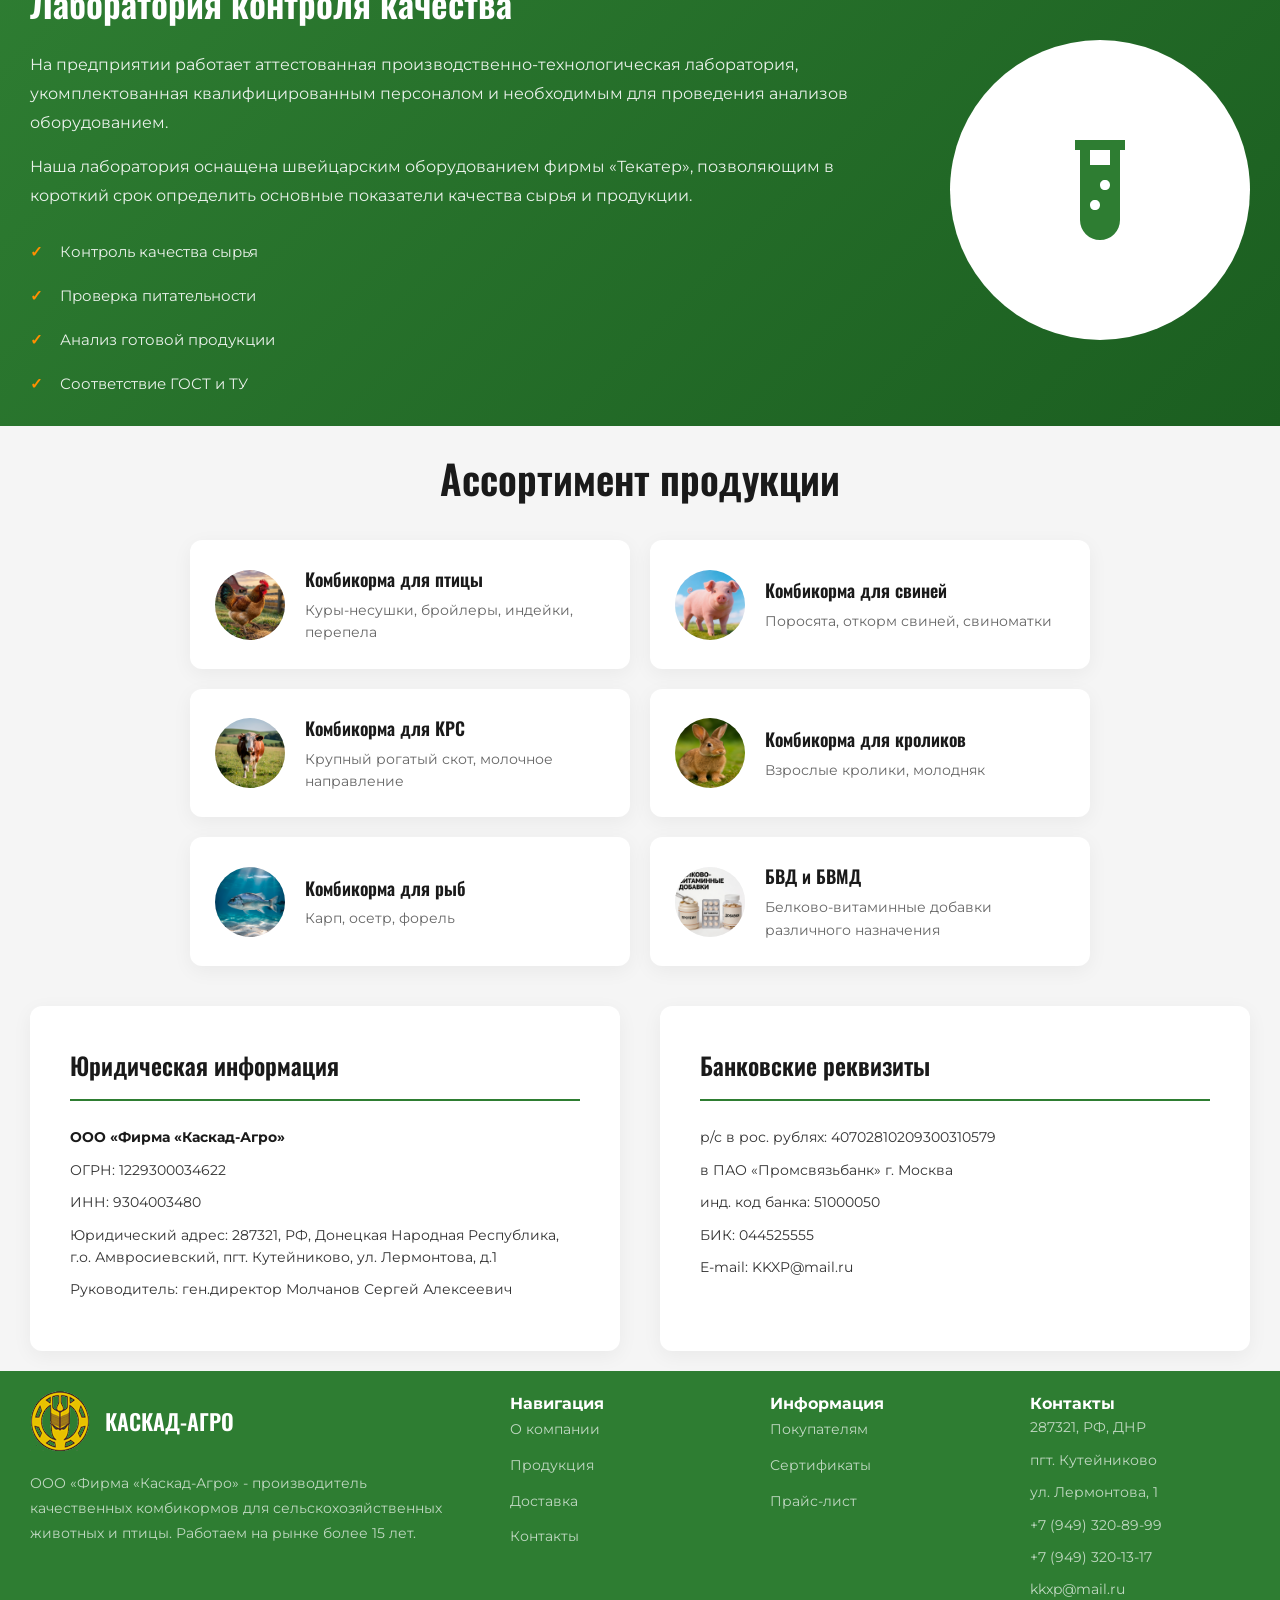
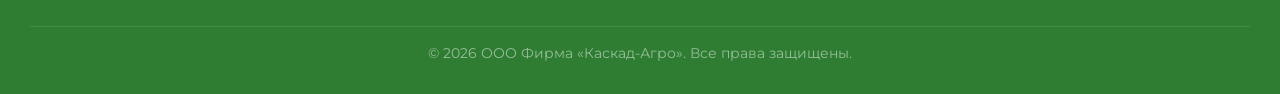
==== commit 3a3aa13d: "commit complete" ====
--- a/about.html
+++ b/about.html
@@ -5,8 +5,8 @@
     <meta name="viewport" content="width=device-width, initial-scale=1.0">
     <title>О нас - Каскад-Агро</title>
     <link href="https://fonts.googleapis.com/css2?family=Montserrat:wght@400;500;600;700&family=Oswald:wght@400;500;600;700&display=swap" rel="stylesheet">
-    <link rel="stylesheet" href="style.css">
-    <link rel="stylesheet" href="about.css">
+    <link rel="stylesheet" href="css/style.css">
+    <link rel="stylesheet" href="css/about.css">
 </head>
 <body>
     <header>
@@ -26,20 +26,21 @@
             <div class="container">
                 <div class="header-main-inner">
                     <a href="index.html" class="logo">
-                        <div class="logo-icon">К</div>
+                        <div class="logo-icon">
+                            <img src="images/logo.png" alt="Каскад-Агро">
+                        </div>
                         <div class="logo-text">КАСКАД<span>-АГРО</span></div>
                     </a>
                     <nav>
                         <a href="index.html">Главная</a>
-                        <!-- <a href="index.html#products">Продукция</a> -->
+                        <a href="about.html" class="active">О нас</a>
+                        <a href="delivery.html">Доставка</a>
                         <a href="partners.html">Покупателям</a>
-                        <a href="delivery.html">Доставка</a>
                         <a href="contacts.html">Контакты</a>
-                        <a href="about.html" class="active">О нас</a>
                     </nav>
                     <div class="header-actions">
                         <button class="btn btn-primary" onclick="openSavedProducts()">Избранное</button>
-                        <a href="contacts.html#feedback" class="btn btn-secondary">Заказать звонок</a>
+                        <a href="contacts.html" class="btn btn-secondary">Заказать звонок</a>
                     </div>
                 </div>
             </div>
@@ -67,25 +68,19 @@
             <div class="gallery-grid">
                 <div class="gallery-item">
                     <div class="gallery-image" style="background: linear-gradient(135deg, #2E7D32 0%, #1B5E20 100%);">
-                        <svg viewBox="0 0 24 24" fill="currentColor" style="width:80px;height:80px;color:rgba(255,255,255,0.3)">
-                            <path d="M19 3H5c-1.1 0-2 .9-2 2v14c0 1.1.9 2 2 2h14c1.1 0 2-.9 2-2V5c0-1.1-.9-2-2-2zm0 16H5V5h14v14z"/>
-                        </svg>
+                        <img src="images/img-1.jpg" alt="">
                     </div>
                     <div class="gallery-caption">Производственные цеха</div>
                 </div>
                 <div class="gallery-item">
                     <div class="gallery-image" style="background: linear-gradient(135deg, #FF8F00 0%, #FF6F00 100%);">
-                        <svg viewBox="0 0 24 24" fill="currentColor" style="width:80px;height:80px;color:rgba(255,255,255,0.3)">
-                            <path d="M19 3H5c-1.1 0-2 .9-2 2v14c0 1.1.9 2 2 2h14c1.1 0 2-.9 2-2V5c0-1.1-.9-2-2-2zm0 16H5V5h14v14z"/>
-                        </svg>
+                        <img src="images/img-2.jpg" alt="">
                     </div>
                     <div class="gallery-caption">Лаборатория контроля качества</div>
                 </div>
                 <div class="gallery-item">
                     <div class="gallery-image" style="background: linear-gradient(135deg, #4CAF50 0%, #388E3C 100%);">
-                        <svg viewBox="0 0 24 24" fill="currentColor" style="width:80px;height:80px;color:rgba(255,255,255,0.3)">
-                            <path d="M19 3H5c-1.1 0-2 .9-2 2v14c0 1.1.9 2 2 2h14c1.1 0 2-.9 2-2V5c0-1.1-.9-2-2-2zm0 16H5V5h14v14z"/>
-                        </svg>
+                        <img src="images/img-3.webp" alt="">
                     </div>
                     <div class="gallery-caption">Склад готовой продукции</div>
                 </div>
@@ -163,42 +158,54 @@
             </div>
             <div class="products-list">
                 <div class="product-item">
-                    <div class="product-icon">&#128038;</div>
+                    <div class="product-icon">
+                        <img src="images/birds.jpeg" alt="Птица" style="border-radius: 50%;">
+                    </div>
                     <div class="product-text">
                         <h3>Комбикорма для птицы</h3>
                         <p>Куры-несушки, бройлеры, индейки, перепела</p>
                     </div>
                 </div>
                 <div class="product-item">
-                    <div class="product-icon">&#128022;</div>
+                    <div class="product-icon">
+                        <img src="images/pig.png" alt="" style="border-radius: 50%;">
+                    </div>
                     <div class="product-text">
                         <h3>Комбикорма для свиней</h3>
                         <p>Поросята, откорм свиней, свиноматки</p>
                     </div>
                 </div>
                 <div class="product-item">
-                    <div class="product-icon">&#128004;</div>
+                    <div class="product-icon">
+                        <img src="images/cow.png" alt="" style="border-radius: 50%;">
+                    </div>
                     <div class="product-text">
                         <h3>Комбикорма для КРС</h3>
                         <p>Крупный рогатый скот, молочное направление</p>
                     </div>
                 </div>
                 <div class="product-item">
-                    <div class="product-icon">&#128063;</div>
+                    <div class="product-icon">
+                        <img src="images/rebbit.png" alt="" style="border-radius: 50%;">
+                    </div>
                     <div class="product-text">
                         <h3>Комбикорма для кроликов</h3>
                         <p>Взрослые кролики, молодняк</p>
                     </div>
                 </div>
                 <div class="product-item">
-                    <div class="product-icon">&#128032;</div>
+                    <div class="product-icon">
+                        <img src="images/fish.png" alt="" style="border-radius: 50%;">
+                    </div>
                     <div class="product-text">
                         <h3>Комбикорма для рыб</h3>
                         <p>Карп, осетр, форель</p>
                     </div>
                 </div>
                 <div class="product-item">
-                    <div class="product-icon">&#129440;</div>
+                    <div class="product-icon">
+                        <img src="images/vitamin.png" alt="" style="border-radius: 50%;">
+                    </div>
                     <div class="product-text">
                         <h3>БВД и БВМД</h3>
                         <p>Белково-витаминные добавки различного назначения</p>
@@ -239,16 +246,18 @@
         <div class="container">
             <div class="footer-grid">
                 <div class="footer-about">
-                    <a href="index.html" class="logo">
-                        <div class="logo-icon">К</div>
-                        <div class="logo-text">КАСКАД<span>-АГРО</span></div>
+                    <a href="#" class="logo">
+                        <div class="logo-icon">
+                            <img src="images/logo.png" alt="Каскад-Агро">
+                        </div>
+                        <div class="logo-text">КАСКАД<span style="color: #fff;">-АГРО</span></div>
                     </a>
                     <p>ООО «Фирма «Каскад-Агро» - производитель качественных комбикормов для сельскохозяйственных животных и птицы. Работаем на рынке более 15 лет.</p>
                 </div>
                 <div class="footer-nav">
                     <h4>Навигация</h4>
                     <ul class="footer-links">
-                        <li><a href="index.html">Главная</a></li>
+                        <li><a href="about.html">О компании</a></li>
                         <li><a href="index.html#products">Продукция</a></li>
                         <li><a href="delivery.html">Доставка</a></li>
                         <li><a href="contacts.html">Контакты</a></li>
--- a/css/style.css
+++ b/css/style.css
@@ -0,0 +1,946 @@
+:root {
+    --primary: #2E7D32;
+    --primary-dark: #1B5E20;
+    --primary-light: #4CAF50;
+    --secondary: #FF8F00;
+    --secondary-light: #FFB300;
+    --dark: #1a1a1a;
+    --light: #f5f5f5;
+    --white: #fff;
+    --gray: #e0e0e0;
+    --text: #333;
+    --text-light: #666;
+    --shadow: 0 10px 40px rgba(0,0,0,0.1);
+    --radius: 12px;
+    --transition: all 0.3s ease;
+}
+
+* {
+    margin: 0;
+    padding: 0;
+    box-sizing: border-box;
+}
+
+html {
+    scroll-behavior: smooth;
+    scroll-padding-top: 100px;
+}
+
+body {
+    font-family: 'Montserrat', sans-serif;
+    color: var(--text);
+    background: var(--white);
+    line-height: 1.6;
+    overflow-x: hidden;
+}
+
+.container {
+    max-width: 1400px;
+    margin: 0 auto;
+    padding: 0 30px;
+}
+
+/* Header */
+header {
+    position: fixed;
+    top: 0;
+    left: 0;
+    right: 0;
+    background: var(--white);
+    box-shadow: 0 2px 20px rgba(0,0,0,0.08);
+    z-index: 1000;
+}
+
+.header-top {
+    background: var(--primary);
+    padding: 8px 0;
+    font-size: 13px;
+    color: var(--white);
+}
+
+.header-top-inner {
+    display: flex;
+    justify-content: space-between;
+    align-items: center;
+}
+
+.header-contacts {
+    display: flex;
+    gap: 25px;
+}
+
+.header-contacts a {
+    color: var(--white);
+    text-decoration: none;
+    display: flex;
+    align-items: center;
+    gap: 8px;
+    transition: var(--transition);
+}
+
+.header-contacts a:hover {
+    color: var(--secondary-light);
+}
+
+.header-main {
+    padding: 15px 0;
+}
+
+.header-main-inner {
+    display: flex;
+    align-items: center;
+    justify-content: space-between;
+}
+
+.logo {
+    display: flex;
+    align-items: center;
+    gap: 15px;
+    text-decoration: none;
+}
+
+.logo-icon {
+    width: 60px;
+    height: 60px;
+    background: var(--primary);
+    border-radius: 50%;
+    display: flex;
+    align-items: center;
+    justify-content: center;
+    color: var(--white);
+    font-family: 'Oswald', sans-serif;
+    font-size: 24px;
+    font-weight: 700;
+}
+
+img{
+    width: 100%;
+    max-height: 100%;
+}
+
+.logo-text {
+    font-family: 'Oswald', sans-serif;
+    font-size: 22px;
+    font-weight: 600;
+    color: var(--dark);
+    line-height: 1.2;
+}
+
+.logo-text span {
+    color: var(--primary);
+}
+
+nav {
+    display: flex;
+    gap: 30px;
+}
+
+nav a {
+    color: var(--text);
+    text-decoration: none;
+    font-weight: 500;
+    font-size: 15px;
+    text-transform: uppercase;
+    letter-spacing: 0.5px;
+    position: relative;
+    padding: 5px 0;
+}
+
+nav a::after {
+    content: '';
+    position: absolute;
+    bottom: 0;
+    left: 0;
+    width: 0;
+    height: 2px;
+    background: var(--primary);
+    transition: var(--transition);
+}
+
+nav a:hover::after {
+    width: 100%;
+}
+
+nav a.active {
+    color: var(--primary);
+}
+
+nav a.active::after {
+    width: 100%;
+}
+
+.header-actions {
+    display: flex;
+    gap: 15px;
+    align-items: center;
+}
+
+.btn {
+    padding: 12px 24px;
+    border-radius: 8px;
+    font-family: inherit;
+    font-weight: 600;
+    font-size: 14px;
+    cursor: pointer;
+    transition: var(--transition);
+    text-decoration: none;
+    display: inline-block;
+    border: none;
+}
+
+.btn-primary {
+    background: var(--primary);
+    color: var(--white);
+}
+
+.btn-primary:hover {
+    background: var(--primary-dark);
+    transform: translateY(-2px);
+}
+
+.btn-secondary {
+    background: var(--secondary);
+    color: var(--white);
+}
+
+.btn-secondary:hover {
+    background: var(--secondary-light);
+    transform: translateY(-2px);
+}
+
+/* Hero */
+.hero {
+    min-height: 90vh;
+    background: linear-gradient(135deg, var(--primary) 0%, var(--primary-dark) 100%);
+    position: relative;
+    display: flex;
+    align-items: center;
+    margin-top: 120px;
+    overflow: hidden;
+}
+
+.hero::before {
+    content: '';
+    position: absolute;
+    top: 0;
+    left: 0;
+    right: 0;
+    bottom: 0;
+    background: url('data:image/svg+xml,<svg xmlns="http://www.w3.org/2000/svg" viewBox="0 0 100 100"><defs><pattern id="grid" width="20" height="20" patternUnits="userSpaceOnUse"><circle cx="2" cy="2" r="1" fill="rgba(255,255,255,0.1)"/></pattern></defs><rect width="100" height="100" fill="url(%23grid)"/></svg>');
+}
+
+.hero-content {
+    position: relative;
+    z-index: 1;
+    max-width: 700px;
+}
+
+.hero h1 {
+    font-family: 'Oswald', sans-serif;
+    font-size: 52px;
+    font-weight: 700;
+    color: var(--white);
+    margin-bottom: 20px;
+    line-height: 1.1;
+}
+
+.hero p {
+    font-size: 18px;
+    color: rgba(255,255,255,0.9);
+    margin-bottom: 30px;
+}
+
+.hero .btn {
+    margin-right: 15px;
+    margin-bottom: 15px;
+}
+
+.hero-stats {
+    display: flex;
+    gap: 40px;
+    margin-top: 10px;
+}
+
+.stat-item {
+    text-align: center;
+}
+
+.stat-item .number {
+    font-family: 'Oswald', sans-serif;
+    font-size: 36px;
+    font-weight: 700;
+    color: var(--secondary);
+}
+
+.stat-item .label {
+    font-size: 14px;
+    color: rgba(255,255,255,0.8);
+}
+
+.hero-image {
+    position: absolute;
+    right: -50px;
+    bottom: -50px;
+    width: 500px;
+    height: 500px;
+    background: url('data:image/svg+xml,<svg xmlns="http://www.w3.org/2000/svg" viewBox="0 0 200 200"><circle cx="100" cy="100" r="80" fill="rgba(255,255,255,0.1)"/><circle cx="100" cy="100" r="60" fill="rgba(255,255,255,0.08)"/><circle cx="100" cy="100" r="40" fill="rgba(255,255,255,0.05)"/></svg>') center/contain no-repeat;
+    animation: rotate 30s linear infinite;
+}
+
+@keyframes rotate {
+    from { transform: rotate(0deg); }
+    to { transform: rotate(360deg); }
+}
+
+/* Categories */
+.categories {
+    padding: 15px 0;
+    background: var(--light);
+}
+
+.section-header {
+    text-align: center;
+    margin-bottom: 30px;
+}
+
+.section-header h2 {
+    font-family: 'Oswald', sans-serif;
+    font-size: 40px;
+    font-weight: 600;
+    color: var(--dark);
+    margin-bottom: 15px;
+}
+
+.section-header p {
+    color: var(--text-light);
+    font-size: 16px;
+    max-width: 600px;
+    margin: 0 auto;
+}
+
+.categories-grid {
+    display: grid;
+    grid-template-columns: repeat(6, 1fr);
+    gap: 20px;
+}
+
+.category-card {
+    background: var(--white);
+    padding: 15px 15px;
+    border-radius: var(--radius);
+    text-align: center;
+    box-shadow: 0 5px 20px rgba(0,0,0,0.05);
+    transition: var(--transition);
+    cursor: pointer;
+    text-decoration: none;
+    color: inherit;
+}
+
+.category-card:hover {
+    transform: translateY(-10px);
+    box-shadow: var(--shadow);
+}
+
+.category-card.active {
+    background: var(--primary);
+    color: var(--white);
+}
+
+.category-card.active .category-icon {
+    background: var(--white);
+    color: var(--primary);
+}
+
+.category-icon {
+    width: 70px;
+    height: 70px;
+    background: var(--light);
+    border-radius: 50%;
+    display: flex;
+    align-items: center;
+    justify-content: center;
+    margin: 0 auto 15px;
+    font-size: 32px;
+    transition: var(--transition);
+}
+
+.category-card h3 {
+    font-size: 14px;
+    font-weight: 600;
+    text-transform: uppercase;
+    letter-spacing: 0.5px;
+}
+
+/* Products */
+.products {
+    padding: 20px 0;
+    background: var(--white);
+}
+
+.products-grid {
+    display: grid;
+    grid-template-columns: repeat(3, 1fr);
+    gap: 30px;
+}
+
+.product-card {
+    background: var(--white);
+    border-radius: var(--radius);
+    overflow: hidden;
+    box-shadow: 0 5px 20px rgba(0,0,0,0.08);
+    transition: var(--transition);
+    display: flex;
+    flex-direction: column;
+    max-height: 420px;
+}
+
+.product-card:hover {
+    transform: translateY(-10px);
+    box-shadow: var(--shadow);
+}
+
+.product-image {
+    height: 200px;
+    background: linear-gradient(135deg, var(--light) 0%, var(--gray) 100%);
+    display: flex;
+    align-items: center;
+    justify-content: center;
+    position: relative;
+    overflow: hidden;
+    padding: 15px;
+}
+
+.product-image img {
+    max-width: 100%;
+    max-height: 100%;
+    object-fit: contain;
+}
+
+.product-badge {
+    position: absolute;
+    top: 15px;
+    left: 15px;
+    background: var(--secondary);
+    color: var(--white);
+    padding: 5px 12px;
+    border-radius: 20px;
+    font-size: 12px;
+    font-weight: 600;
+}
+
+.product-image svg {
+    width: 100px;
+    height: 100px;
+    opacity: 0.3;
+}
+
+.product-info {
+    padding: 20px;
+    flex-shrink: 0;
+    overflow: hidden;
+}
+
+.product-info h3 {
+    font-family: 'Oswald', sans-serif;
+    font-size: 16px;
+    font-weight: 600;
+    margin-bottom: 8px;
+    color: var(--dark);
+    display: -webkit-box;
+    -webkit-line-clamp: 2;
+    -webkit-box-orient: vertical;
+    overflow: hidden;
+}
+
+.product-info p {
+    font-size: 14px;
+    color: var(--text-light);
+    margin-bottom: 15px;
+}
+
+.product-meta {
+    display: flex;
+    justify-content: space-between;
+    align-items: center;
+    padding-top: 15px;
+    border-top: 1px solid var(--gray);
+}
+
+.product-price {
+    font-family: 'Oswald', sans-serif;
+    font-size: 24px;
+    font-weight: 700;
+    color: var(--primary);
+}
+
+.product-price span {
+    font-size: 14px;
+    font-weight: 400;
+}
+
+.product-btn {
+    background: var(--primary);
+    color: var(--white);
+    border: none;
+    padding: 10px 20px;
+    border-radius: 6px;
+    font-weight: 600;
+    cursor: pointer;
+    transition: var(--transition);
+}
+
+.product-btn:hover {
+    background: var(--primary-dark);
+}
+
+/* Features */
+.features {
+    padding: 20px 0;
+    background: linear-gradient(135deg, var(--primary) 0%, var(--primary-dark) 100%);
+    position: relative;
+}
+
+.features .section-header h2,
+.features .section-header p {
+    color: var(--white);
+}
+
+.features-grid {
+    display: grid;
+    grid-template-columns: repeat(4, 1fr);
+    gap: 30px;
+}
+
+.feature-card {
+    text-align: center;
+    padding: 10px;
+}
+
+.feature-icon {
+    width: 80px;
+    height: 80px;
+    background: rgba(255,255,255,0.15);
+    border-radius: 50%;
+    display: flex;
+    align-items: center;
+    justify-content: center;
+    margin: 0 auto 20px;
+    font-size: 36px;
+}
+
+.feature-card h3 {
+    font-family: 'Oswald', sans-serif;
+    font-size: 18px;
+    font-weight: 600;
+    color: var(--white);
+    margin-bottom: 10px;
+}
+
+.feature-card p {
+    font-size: 14px;
+    color: rgba(255,255,255,0.8);
+}
+
+/* CTA */
+.cta {
+    padding: 20px 0;
+    background: var(--light);
+}
+
+/* Calculator */
+.calculator {
+    padding: 80px 0;
+    background: var(--white);
+}
+
+.calculator-box {
+    background: var(--light);
+    border-radius: var(--radius);
+    padding: 50px;
+    box-shadow: var(--shadow);
+}
+
+.calculator-form {
+    display: grid;
+    gap: 25px;
+}
+
+.form-row {
+    display: grid;
+    grid-template-columns: repeat(2, 1fr);
+    gap: 20px;
+}
+
+.form-row-three {
+    display: grid;
+    grid-template-columns: repeat(3, 1fr);
+    gap: 20px;
+}
+
+.form-group {
+    display: flex;
+    flex-direction: column;
+    gap: 8px;
+}
+
+.form-group.full {
+    grid-column: span 2;
+}
+
+.form-group label {
+    font-weight: 600;
+    font-size: 14px;
+    color: var(--dark);
+}
+
+.form-group input,
+.form-group select,
+.form-group textarea {
+    padding: 14px 18px;
+    border: 2px solid var(--gray);
+    border-radius: 8px;
+    font-family: inherit;
+    font-size: 14px;
+    transition: var(--transition);
+    background: var(--white);
+}
+
+.form-group input:focus,
+.form-group select:focus,
+.form-group textarea:focus {
+    outline: none;
+    border-color: var(--primary);
+}
+
+.form-group textarea {
+    resize: vertical;
+    min-height: 100px;
+}
+
+.cta-box {
+    background: var(--white);
+    border-radius: var(--radius);
+    padding: 20px;
+    text-align: center;
+    box-shadow: var(--shadow);
+}
+
+.cta-box h2 {
+    font-family: 'Oswald', sans-serif;
+    font-size: 36px;
+    font-weight: 600;
+    margin-bottom: 15px;
+    color: var(--dark);
+}
+
+.cta-box p {
+    font-size: 16px;
+    color: var(--text-light);
+    margin-bottom: 30px;
+    max-width: 500px;
+    margin-left: auto;
+    margin-right: auto;
+}
+
+/* Contact Form */
+.contact-form {
+    display: grid;
+    grid-template-columns: repeat(3, 1fr);
+    gap: 20px;
+    max-width: 600px;
+    margin: 0 auto;
+}
+
+.contact-form input {
+    padding: 15px 20px;
+    border: 1px solid var(--gray);
+    border-radius: 8px;
+    font-family: inherit;
+    font-size: 14px;
+    transition: var(--transition);
+}
+
+.contact-form input:focus {
+    outline: none;
+    border-color: var(--primary);
+}
+
+.contact-form .btn {
+    grid-column: span 3;
+}
+
+/* Footer */
+footer {
+    background: var(--primary);
+    color: var(--white);
+    padding: 20px 0 30px;
+}
+
+.footer-grid {
+    display: grid;
+    grid-template-columns: 2fr 1fr 1fr 1fr;
+    gap: 40px;
+    margin-bottom: 15px;
+}
+
+.footer-about .logo {
+    margin-bottom: 20px;
+}
+
+.footer-about .logo-text {
+    color: var(--white);
+}
+
+.footer-about p {
+    color: rgba(255,255,255,0.7);
+    font-size: 14px;
+    line-height: 1.8;
+}
+
+.footer h4 {
+    font-family: 'Oswald', sans-serif;
+    font-size: 16px;
+    font-weight: 600;
+    margin-bottom: 20px;
+    color: var(--white);
+}
+
+.footer-links {
+    list-style: none;
+}
+
+.footer-links li {
+    margin-bottom: 10px;
+}
+
+.footer-links a {
+    color: rgba(255,255,255,0.7);
+    text-decoration: none;
+    font-size: 14px;
+    transition: var(--transition);
+}
+
+.footer-links a:hover {
+    color: var(--primary-light);
+}
+
+.footer-contact p {
+    color: rgba(255,255,255,0.7);
+    font-size: 14px;
+    margin-bottom: 10px;
+}
+
+.footer-bottom {
+    text-align: center;
+    padding-top: 15px;
+    border-top: 1px solid rgba(255,255,255,0.1);
+    color: rgba(255,255,255,0.5);
+    font-size: 14px;
+}
+
+/* Saved Products Modal */
+.modal {
+    display: none;
+    position: fixed;
+    top: 0;
+    left: 0;
+    right: 0;
+    bottom: 0;
+    background: rgba(0,0,0,0.5);
+    z-index: 2000;
+    align-items: center;
+    justify-content: center;
+}
+
+.modal.active {
+    display: flex;
+}
+
+.modal-content {
+    background: var(--white);
+    padding: 30px;
+    border-radius: var(--radius);
+    max-width: 500px;
+    width: 90%;
+    max-height: 80vh;
+    overflow-y: auto;
+}
+
+.modal-large {
+    max-width: 700px;
+    max-height: 90vh;
+}
+
+.modal-body {
+    max-height: calc(90vh - 120px);
+    overflow-y: auto;
+    padding-right: 10px;
+}
+
+.modal-subtitle {
+    color: var(--text-light);
+    margin-bottom: 25px;
+    font-size: 15px;
+}
+
+.modal-success {
+    text-align: center;
+    padding: 40px;
+    max-width: 450px;
+}
+
+.success-icon {
+    width: 80px;
+    height: 80px;
+    background: var(--primary);
+    border-radius: 50%;
+    display: flex;
+    align-items: center;
+    justify-content: center;
+    margin: 0 auto 20px;
+    font-size: 40px;
+    color: var(--white);
+}
+
+.modal-success h3 {
+    font-family: 'Oswald', sans-serif;
+    font-size: 28px;
+    margin-bottom: 15px;
+    color: var(--dark);
+}
+
+.modal-success p {
+    color: var(--text-light);
+    margin-bottom: 25px;
+    font-size: 15px;
+    line-height: 1.6;
+}
+
+.btn-full {
+    width: 100%;
+}
+
+.modal-header {
+    display: flex;
+    justify-content: space-between;
+    align-items: center;
+    margin-bottom: 20px;
+}
+
+.modal-header h3 {
+    font-family: 'Oswald', sans-serif;
+    font-size: 24px;
+}
+
+.modal-close {
+    background: none;
+    border: none;
+    font-size: 24px;
+    cursor: pointer;
+    color: var(--text-light);
+}
+
+.saved-item {
+    padding: 15px;
+    background: var(--light);
+    border-radius: 8px;
+    margin-bottom: 10px;
+}
+
+.saved-item h4 {
+    font-size: 14px;
+    margin-bottom: 5px;
+}
+
+.saved-item p {
+    font-size: 12px;
+    color: var(--text-light);
+}
+
+.clear-btn {
+    background: var(--primary);
+    color: var(--white);
+    border: none;
+    padding: 10px 20px;
+    border-radius: 8px;
+    cursor: pointer;
+    font-size: 14px;
+    margin-top: 10px;
+}
+
+/* Price Button */
+.price-btn-wrapper {
+    text-align: center;
+    margin-top: 40px;
+}
+
+/* Responsive */
+@media (max-width: 1200px) {
+    .categories-grid {
+        grid-template-columns: repeat(3, 1fr);
+    }
+    .products-grid {
+        grid-template-columns: repeat(2, 1fr);
+    }
+    .features-grid {
+        grid-template-columns: repeat(2, 1fr);
+    }
+}
+
+@media (max-width: 992px) {
+    .header-contacts {
+        display: none;
+    }
+    nav {
+        display: none;
+    }
+    .hero h1 {
+        font-size: 36px;
+    }
+    .footer-grid {
+        grid-template-columns: repeat(2, 1fr);
+    }
+    .contact-form {
+        grid-template-columns: 1fr;
+    }
+    .contact-form .btn {
+        grid-column: span 1;
+    }
+}
+
+@media (max-width: 768px) {
+    .container {
+        padding: 0 20px;
+    }
+    .categories-grid {
+        grid-template-columns: repeat(2, 1fr);
+    }
+    .products-grid {
+        grid-template-columns: 1fr;
+    }
+    .features-grid {
+        grid-template-columns: 1fr;
+    }
+    .hero-stats {
+        flex-wrap: wrap;
+        gap: 20px;
+    }
+    .footer-grid {
+        grid-template-columns: 1fr;
+    }
+    .cta-box {
+        padding: 30px;
+    }
+    .calculator-box {
+        padding: 30px;
+    }
+    .form-row {
+        grid-template-columns: 1fr;
+    }
+    .form-row-three {
+        grid-template-columns: 1fr;
+    }
+    .form-group.full {
+        grid-column: span 1;
+    }
+}
--- a/css/about.css
+++ b/css/about.css
@@ -0,0 +1,381 @@
+/* Page Hero */
+.page-hero {
+    background: linear-gradient(135deg, var(--primary) 0%, var(--primary-dark) 100%);
+    padding: 150px 0 40px;
+    text-align: center;
+    position: relative;
+    overflow: hidden;
+}
+
+.page-hero::before {
+    content: '';
+    position: absolute;
+    top: 0;
+    left: 0;
+    right: 0;
+    bottom: 0;
+    background: url('data:image/svg+xml,<svg xmlns="http://www.w3.org/2000/svg" viewBox="0 0 100 100"><defs><pattern id="grid" width="20" height="20" patternUnits="userSpaceOnUse"><circle cx="2" cy="2" r="1" fill="rgba(255,255,255,0.1)"/></pattern></defs><rect width="100" height="100" fill="url(%23grid)"/></svg>');
+}
+
+.page-hero h1 {
+    font-family: 'Oswald', sans-serif;
+    font-size: 48px;
+    font-weight: 700;
+    color: var(--white);
+    margin-bottom: 15px;
+    position: relative;
+}
+
+.page-hero p {
+    font-size: 18px;
+    color: rgba(255,255,255,0.9);
+    position: relative;
+}
+
+/* About Intro */
+.about-intro {
+    padding: 30px 0;
+    background: var(--white);
+}
+
+.about-content {
+    max-width: 900px;
+    margin: 0 auto;
+    text-align: center;
+}
+
+.about-content p {
+    font-size: 16px;
+    line-height: 1.8;
+    color: var(--text);
+    margin-bottom: 20px;
+}
+
+.about-content .lead {
+    font-size: 20px;
+    font-weight: 500;
+    color: var(--dark);
+}
+
+/* About Gallery */
+.about-gallery {
+    padding: 20px 0;
+    background: var(--light);
+}
+
+.gallery-grid {
+    display: grid;
+    grid-template-columns: repeat(3, 1fr);
+    gap: 30px;
+}
+
+.gallery-item {
+    border-radius: var(--radius);
+    overflow: hidden;
+    box-shadow: 0 5px 20px rgba(0,0,0,0.1);
+}
+
+.gallery-image {
+    height: 220px;
+    display: flex;
+    align-items: center;
+    justify-content: center;
+}
+
+.gallery-caption {
+    padding: 20px;
+    background: var(--white);
+    text-align: center;
+    font-family: 'Oswald', sans-serif;
+    font-size: 16px;
+    font-weight: 600;
+    color: var(--dark);
+}
+
+/* About Production */
+.about-production {
+    padding: 20px 0;
+    background: var(--white);
+}
+
+.production-grid {
+    display: grid;
+    grid-template-columns: repeat(3, 1fr);
+    gap: 30px;
+}
+
+.production-card {
+    padding: 15px;
+    background: var(--light);
+    border-radius: var(--radius);
+    text-align: center;
+    transition: var(--transition);
+}
+
+.production-card:hover {
+    transform: translateY(-10px);
+    box-shadow: var(--shadow);
+}
+
+.production-icon {
+    font-size: 48px;
+    margin-bottom: 10px;
+}
+
+.production-card h3 {
+    font-family: 'Oswald', sans-serif;
+    font-size: 18px;
+    font-weight: 600;
+    margin-bottom: 10px;
+    color: var(--dark);
+}
+
+.production-card p {
+    font-size: 14px;
+    color: var(--text-light);
+}
+
+/* About Lab */
+.about-lab {
+    padding: 20px 0;
+    background: linear-gradient(135deg, var(--primary) 0%, var(--primary-dark) 100%);
+}
+
+.lab-content {
+    display: grid;
+    grid-template-columns: 1fr 300px;
+    gap: 60px;
+    align-items: center;
+}
+
+.lab-text h2 {
+    font-family: 'Oswald', sans-serif;
+    font-size: 36px;
+    font-weight: 600;
+    color: var(--white);
+    margin-bottom: 20px;
+}
+
+.lab-text p {
+    font-size: 16px;
+    color: rgba(255,255,255,0.9);
+    margin-bottom: 15px;
+    line-height: 1.8;
+}
+
+.lab-list {
+    list-style: none;
+    margin-top: 20px;
+}
+
+.lab-list li {
+    font-size: 15px;
+    color: rgba(255,255,255,0.9);
+    padding: 10px 0;
+    padding-left: 30px;
+    position: relative;
+}
+
+.lab-list li::before {
+    content: '✓';
+    position: absolute;
+    left: 0;
+    color: var(--secondary);
+    font-weight: bold;
+}
+
+.lab-image {
+    display: flex;
+    align-items: center;
+    justify-content: center;
+    width: 300px;
+    height: 300px;
+    background: var(--white);
+    border-radius: 50%;
+}
+
+/* About Products */
+.about-products {
+    padding: 20px 0;
+    background: var(--light);
+}
+
+.products-list {
+    display: grid;
+    grid-template-columns: repeat(2, 1fr);
+    gap: 20px;
+    max-width: 900px;
+    margin: 0 auto;
+}
+
+.product-item {
+    display: flex;
+    align-items: center;
+    gap: 20px;
+    padding: 25px;
+    background: var(--white);
+    border-radius: var(--radius);
+    box-shadow: 0 5px 20px rgba(0,0,0,0.05);
+    transition: var(--transition);
+}
+
+.product-item:hover {
+    transform: translateX(10px);
+    box-shadow: var(--shadow);
+}
+
+.product-icon {
+    font-size: 40px;
+    width: 70px;
+    height: 70px;
+    background: var(--light);
+    border-radius: 50%;
+    display: flex;
+    align-items: center;
+    justify-content: center;
+    flex-shrink: 0;
+}
+
+.product-text h3 {
+    font-family: 'Oswald', sans-serif;
+    font-size: 18px;
+    font-weight: 600;
+    color: var(--dark);
+    margin-bottom: 5px;
+}
+
+.product-text p {
+    font-size: 14px;
+    color: var(--text-light);
+}
+
+/* About Awards */
+.about-awards {
+    padding: 80px 0;
+    background: var(--white);
+}
+
+.awards-grid {
+    display: grid;
+    grid-template-columns: repeat(3, 1fr);
+    gap: 30px;
+}
+
+.award-card {
+    background: var(--light);
+    border-radius: var(--radius);
+    padding: 30px;
+    text-align: center;
+    transition: var(--transition);
+    border-left: 4px solid var(--secondary);
+}
+
+.award-card:hover {
+    transform: translateY(-10px);
+    box-shadow: var(--shadow);
+}
+
+.award-year {
+    font-family: 'Oswald', sans-serif;
+    font-size: 36px;
+    font-weight: 700;
+    color: var(--secondary);
+    margin-bottom: 15px;
+}
+
+.award-content h3 {
+    font-family: 'Oswald', sans-serif;
+    font-size: 18px;
+    font-weight: 600;
+    color: var(--dark);
+    margin-bottom: 10px;
+}
+
+.award-content p {
+    font-size: 14px;
+    color: var(--text-light);
+    line-height: 1.6;
+}
+
+/* About Info */
+.about-info {
+    padding: 20px 0;
+    background: var(--light);
+}
+
+.info-grid {
+    display: grid;
+    grid-template-columns: repeat(2, 1fr);
+    gap: 40px;
+}
+
+.info-card {
+    background: var(--white);
+    padding: 40px;
+    border-radius: var(--radius);
+    box-shadow: 0 5px 20px rgba(0,0,0,0.05);
+}
+
+.info-card h3 {
+    font-family: 'Oswald', sans-serif;
+    font-size: 24px;
+    font-weight: 600;
+    color: var(--dark);
+    margin-bottom: 25px;
+    padding-bottom: 15px;
+    border-bottom: 2px solid var(--primary);
+}
+
+.info-content p {
+    font-size: 14px;
+    color: var(--text);
+    margin-bottom: 10px;
+    line-height: 1.6;
+}
+
+.info-content strong {
+    color: var(--dark);
+}
+
+/* Responsive */
+@media (max-width: 1200px) {
+    .production-grid {
+        grid-template-columns: repeat(2, 1fr);
+    }
+    .lab-content {
+        grid-template-columns: 1fr;
+    }
+    .lab-image {
+        display: none;
+    }
+}
+
+@media (max-width: 992px) {
+    .gallery-grid {
+        grid-template-columns: repeat(2, 1fr);
+    }
+    .awards-grid {
+        grid-template-columns: repeat(2, 1fr);
+    }
+    .products-list {
+        grid-template-columns: 1fr;
+    }
+}
+
+@media (max-width: 768px) {
+    .page-hero h1 {
+        font-size: 36px;
+    }
+    .gallery-grid {
+        grid-template-columns: 1fr;
+    }
+    .production-grid {
+        grid-template-columns: 1fr;
+    }
+    .awards-grid {
+        grid-template-columns: 1fr;
+    }
+    .info-grid {
+        grid-template-columns: 1fr;
+    }
+}
